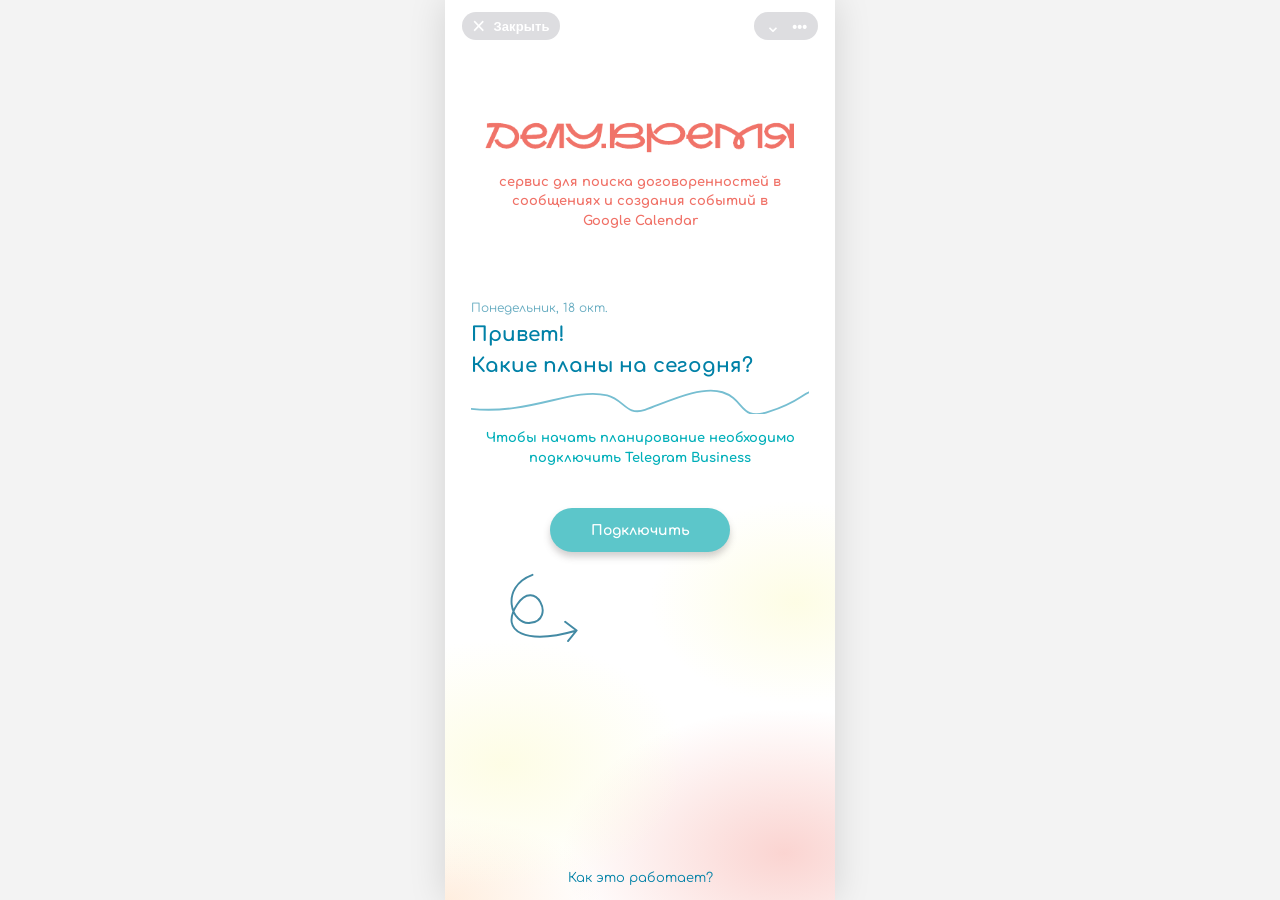
==== docs/index.html @ 5099f259 "Add files via upload Демо-режим Telegram MiniApp (по последнему дизайну от Даши)" ====
<!doctype html>
<html lang="ru">
  <head>
    <meta charset="UTF-8" />
    <meta name="viewport" content="width=device-width, initial-scale=1, viewport-fit=cover" />
    <meta name="theme-color" content="#ffffff" />
    <meta name="description" content="Делу.Время — встречи и задачи из ваших сообщений" />
    <title>Делу.Время</title>
    <link rel="preconnect" href="https://fonts.googleapis.com" />
    <link rel="preconnect" href="https://fonts.gstatic.com" crossorigin />
    <link href="https://fonts.googleapis.com/css2?family=Comfortaa:wght@300;400;500;600;700&display=swap" rel="stylesheet" />
    <link rel="stylesheet" href="./styles.css" />
    <script src="https://telegram.org/js/telegram-web-app.js"></script>
    <script src="./app.js" defer></script>
  </head>
  <body>
    <div id="app" class="app"></div>
    <div id="toast" class="toast" role="status" aria-live="polite"></div>
  </body>
</html>
---- docs/styles.css ----
:root{--blue:#0081a7;--turquoise:#00afb9;--cream:#fdfcdc;--peach:#fed9b7;--coral:#f07167;--violet:#7b91d8;--ink:#006b86;--shadow:0 5px 7px #50494a42;--hair:#badfeb;--page:390px;font-family:Comfortaa,'Trebuchet MS',Arial,sans-serif;color:var(--blue);background:#f3f3f3;font-synthesis:none}
*{box-sizing:border-box}html,body{margin:0;min-height:100%;overflow-x:hidden}button,input,textarea,select{font:inherit}button{cursor:pointer;-webkit-tap-highlight-color:transparent}button:focus-visible,input:focus-visible,textarea:focus-visible,select:focus-visible{outline:3px solid #626edb;outline-offset:3px}.app{width:min(100%,var(--page));min-height:100dvh;margin:auto;position:relative;overflow:hidden;background:#fff}.app:before{content:"";position:absolute;z-index:0;inset:42% 0 0;background:radial-gradient(ellipse 44% 23% at 90% 43%,#fdfcdcbd,transparent 85%),radial-gradient(ellipse 55% 28% at 15% 74%,#fdfcdcbb,transparent 86%),radial-gradient(ellipse 72% 35% at 87% 91%,#f071674d,transparent 79%),radial-gradient(ellipse 50% 20% at 0% 100%,#fed9b773,transparent 80%);pointer-events:none}.app>*{position:relative;z-index:1}.app.dark{--blue:#76d8ea;--turquoise:#46d0cc;--ink:#dcfaff;--hair:#608e9c;--shadow:0 5px 10px #0008;background:#142b37;color:var(--ink)}.app.dark:before{opacity:.17}.app.dark .card,.app.dark .pill,.app.dark .brand-header,.app.dark .calendar-box,.app.dark .settings-item,.app.dark .form-input,.app.dark .event-details,.app.dark .chat-panel,.app.dark .filter-popover,.app.dark .modal-card{background:#203d49}.app.dark .tabbar{background:#263a43}.app.dark .subtitle,.app.dark .muted{color:#b0d8df}
.tg-chrome{height:65px;padding:12px 17px 0;display:flex;align-items:flex-start;justify-content:space-between}.tg-close,.tg-menu{border:0;border-radius:22px;background:#dddde0;color:white;height:28px;font:700 13px Arial,sans-serif;letter-spacing:.1px;transition:transform .2s,background .2s}.tg-close{min-width:96px;display:flex;align-items:center;gap:8px;padding:0 10px}.tg-close span{font-size:23px;font-weight:300;line-height:0}.tg-menu{width:64px;font-size:19px;line-height:0}.tg-close:hover,.tg-menu:hover{background:#c9c9cd;transform:translateY(-2px)}.tg-menu .dots{font-size:14px;padding-left:6px}
.brand-header{height:101px;padding:7px 26px 0;background:transparent}.logo{display:block;width:235px;max-width:74%;height:auto;mix-blend-mode:multiply}.brand-wave{display:block;margin-top:7px;width:calc(100% - 48px);height:25px;overflow:visible}.brand-wave path{stroke:var(--peach);stroke-width:2;fill:none;stroke-linecap:round}.quick-actions{position:absolute;top:65px;right:17px;display:flex;flex-direction:column;gap:18px;z-index:5}.circle-action{border:1.3px solid var(--violet);background:#fff;width:38px;height:38px;border-radius:50%;box-shadow:var(--shadow);display:grid;place-items:center;font-size:21px;transition:transform .25s,box-shadow .25s}.circle-action:hover{transform:translateY(-3px) rotate(12deg);box-shadow:0 8px 12px #0003}.circle-action:active{transform:scale(.88)}
.screen{min-height:calc(100dvh - 65px);padding:4px 21px 100px;animation:screen-in .35s ease both}.screen.with-tabs{padding-bottom:120px}.page-title{margin:4px 0 13px;font-size:23px;line-height:1.35;font-weight:700;color:var(--ink)}.section-heading{font-size:20px;line-height:1.25;margin:7px 0 15px;font-weight:700;color:var(--ink)}.back-title{display:flex;align-items:center;gap:10px;margin:0 0 20px}.back-link{border:0;background:none;color:var(--blue);font-size:29px;line-height:1;padding:0 4px}.heading-icon{width:34px;height:34px;border:1px solid #88c9df;border-radius:50%;background:#fff;box-shadow:var(--shadow);display:grid;place-items:center;font-size:19px}.title-pill{background:#fff;border:1px solid #7cc8de;box-shadow:var(--shadow);border-radius:22px;padding:9px 14px;font-weight:700;font-size:14px}.section-label{font-size:14px;margin:12px 15px 5px;color:var(--turquoise)}
.card,.settings-item,.calendar-box,.event-details{background:#fff;border:1.2px solid var(--turquoise);border-radius:22px;box-shadow:var(--shadow)}.card{padding:15px 17px}.card-title{font-size:15px;font-weight:700;line-height:1.38;color:var(--blue)}.subtitle{color:#617dc1;font-size:14px;line-height:1.35}.muted{color:var(--turquoise)}.clickable{transition:transform .2s ease,box-shadow .2s ease,border-color .2s}.clickable:hover{transform:translateY(-3px);box-shadow:0 8px 13px #50494a3b}.clickable:active{transform:scale(.975)}.btn{border:0;border-radius:30px;background:var(--coral);color:#fff;font-size:14px;font-weight:700;min-height:44px;padding:10px 22px;box-shadow:var(--shadow);transition:transform .22s,filter .22s,box-shadow .22s}.btn:hover{transform:translateY(-3px);filter:brightness(1.04);box-shadow:0 8px 13px #50494a45}.btn:active{transform:scale(.96)}.btn.teal{background:#5cc6ca}.btn.blue{background:var(--blue)}.btn.soft{background:#d8f4fa;color:var(--blue);border:1px solid var(--turquoise)}.btn.wide{width:100%}.btn.tiny{min-height:27px;padding:5px 18px;font-size:12px}.btn-row{display:flex;gap:10px}.btn-row>*{flex:1}.wave-rule{width:100%;height:29px;display:block}.wave-rule path{fill:none;stroke:#76bed1;stroke-width:1.8;stroke-linecap:round}
.home-date{border-color:var(--blue);padding:10px 14px;color:var(--coral);font-weight:700;font-size:18px;margin-bottom:25px}.home-agenda{display:grid;gap:19px}.home-event{text-align:left;width:100%;border-color:var(--blue);padding:16px 17px;min-height:78px}.home-event .time{display:block;color:var(--turquoise);font-size:14px;margin-bottom:5px}.home-event .card-title{font-size:16px}.show-more{display:block;width:71%;margin:17px auto 19px;min-height:35px;padding:6px;background:#5cc6ca}.voice-panel{border:1px solid var(--violet);border-radius:21px;background:#ffffff85;box-shadow:var(--shadow);display:flex;gap:23px;padding:8px 23px;margin-top:17px}.voice-button{flex:1;border:1px solid var(--violet);border-radius:21px;box-shadow:var(--shadow);min-height:93px;background:#fff;color:var(--blue);display:flex;align-items:center;justify-content:center;flex-direction:column;gap:5px;font-size:14px;font-weight:700;transition:transform .22s,background .22s}.voice-button:hover{transform:translateY(-5px);background:#edfbfe}.voice-button:active{transform:scale(.95)}.voice-button .icon{width:47px;height:47px;color:var(--turquoise)}
.calendar-box{border:0;border-radius:26px;box-shadow:0 6px 15px #00000010;padding:18px 13px 24px;margin:0 11px 15px}.calendar-controls{display:flex;gap:14px;align-items:center;color:var(--coral);font-weight:700;font-size:15px}.calendar-controls select{border:0;background:transparent;color:var(--coral);font-weight:700;appearance:none;padding-right:13px;cursor:pointer}.calendar-controls .select-wrap{position:relative}.calendar-controls .select-wrap:after{content:'⌄';position:absolute;right:0;top:-4px;color:var(--peach);pointer-events:none}.calendar-grid{display:grid;grid-template-columns:repeat(7,1fr);gap:1px;margin-top:14px}.calendar-weekday{text-align:center;font-size:11px;color:#68aec6;height:35px}.calendar-day{border:0;background:transparent;color:var(--turquoise);height:37px;border-radius:50%;font-size:13px;transition:background .18s,transform .18s}.calendar-day:hover{background:#d9f4f7;transform:scale(1.12)}.calendar-day.selected{background:var(--coral);color:#fff}.calendar-day.has-event:not(.selected){font-weight:700}.calendar-agenda{padding:13px 13px 17px;margin:0 0 15px;border-color:var(--blue)}.calendar-agenda h2{font-size:18px;color:var(--coral);margin:0 0 22px}.agenda-line{display:flex;gap:6px;margin:0 0 13px;color:var(--blue);font-size:15px;line-height:1.3}.agenda-line time{color:var(--turquoise);min-width:41px}.agenda-line button{border:0;background:transparent;color:var(--blue);text-align:left;font-weight:700;padding:0}
.segmented{display:flex;gap:8px;margin:14px 0 27px}.segmented button{flex:1;border:1px solid var(--turquoise);border-radius:22px;background:#d8f4fa;color:var(--blue);height:30px;font-size:13px;font-weight:700;box-shadow:var(--shadow);transition:transform .2s,background .2s}.segmented button.selected{background:#61b2c9;color:#fff;border-color:transparent}.segmented button:hover{transform:translateY(-3px)}.task-list{display:grid;gap:12px}.task-card{width:100%;border:1px solid var(--turquoise);text-align:left;padding:10px 21px;min-height:63px}.task-card .card-title{display:block;font-size:16px}.task-card .subtitle{display:block;margin-top:4px}.task-card.done{position:relative;border-color:var(--violet);margin-left:23px;width:calc(100% - 23px)}.done-mark{position:absolute;left:-24px;top:-6px;font-size:25px}.task-menu{float:right;color:var(--turquoise);font-size:21px}.task-add{display:block;width:74%;margin:28px auto 0}.empty{padding:22px;text-align:center;color:var(--blue);font-size:14px;line-height:1.5}
.tabbar{position:absolute;bottom:51px;left:21px;right:21px;height:49px;border:1px solid #fa9b91;background:#fff9f7bd;border-radius:25px;display:flex;box-shadow:var(--shadow);z-index:4}.tab{flex:1;border:0;background:transparent;color:var(--blue);display:grid;place-items:center;position:relative;border-radius:24px;transition:transform .2s,background .2s}.tab.active{background:#fedbc2;border:1px solid #fa958b;transform:scale(1.02);color:var(--coral);box-shadow:var(--shadow)}.tab:not(.active):hover{transform:translateY(-4px)}.tab svg{height:24px;width:24px}.footer-help{position:absolute;left:0;right:0;bottom:13px;text-align:center;color:var(--blue);font-size:13px;text-decoration:none;z-index:4}.footer-help:hover{text-decoration:underline}.screen:not(.with-tabs)+.footer-help{bottom:15px}
.settings-list{display:grid;gap:14px;margin-top:34px}.settings-item{border-color:var(--hair);width:100%;text-align:left;padding:12px 27px;min-height:56px;display:flex;align-items:center;justify-content:space-between;color:var(--blue);gap:8px}.settings-item strong{font-size:14px;line-height:1.4}.settings-item .muted{display:block;margin-top:3px;font-size:13px}.chevron{font-size:24px;line-height:1;font-weight:300}.toggle{border:1px solid var(--turquoise);width:69px;height:30px;border-radius:20px;background:#e6e6e6;color:var(--blue);display:flex;align-items:center;justify-content:center;font-size:12px;position:relative;padding-right:17px;box-shadow:var(--shadow);transition:background .25s}.toggle.on{background:#d5f8df}.toggle:after{content:"";position:absolute;right:2px;top:2px;height:24px;width:24px;background:#fff;border:1px solid var(--turquoise);border-radius:50%;transition:transform .25s}.toggle:not(.on){padding:0 0 0 17px}.toggle:not(.on):after{transform:translateX(-38px)}
.chat-panel{border:1px solid var(--turquoise);background:#fff;border-radius:17px;box-shadow:var(--shadow);padding:7px 10px}.chat-group-label{margin:11px 15px 2px;font-size:14px;color:var(--turquoise)}.chat-row{display:flex;align-items:center;width:100%;gap:10px;padding:7px 4px;background:transparent;border:0;text-align:left;min-height:41px;border-bottom:1px solid #e7e7e7;color:#1b1b1b;font:700 14px Arial,sans-serif}.chat-row:last-child{border:0}.chat-row:hover{background:#e9faff}.avatar{width:27px;height:27px;border-radius:50%;display:grid;place-items:center;color:#fff;flex:none}.chat-row input{margin-left:auto;accent-color:#3449ad;width:17px;height:17px}.chat-note{font-size:12px;line-height:1.5;margin:9px;color:var(--turquoise)}.add-chat{width:100%;border:1px solid var(--turquoise);border-radius:20px;background:#fff;color:var(--turquoise);text-align:left;font-size:14px;padding:10px 15px;box-shadow:var(--shadow)}.add-chat:hover{background:#ecfafb}.theme-panel{padding:13px 15px}.theme-panel h2{margin:0 0 8px;font-size:14px}.theme-option{display:flex;align-items:center;justify-content:space-between;border:0;background:none;color:var(--turquoise);font-size:14px;padding:11px 0;width:100%}.theme-option .radio{height:16px;width:16px;border:1px solid #b7c2d0;border-radius:50%}.theme-option.selected .radio{border:5px solid var(--turquoise)}
.notice-list{display:grid;gap:13px}.notice{border-color:var(--violet);width:100%;text-align:left;position:relative}.notice.unread:before{content:"";position:absolute;left:-2px;top:-3px;width:17px;height:17px;border-radius:50%;background:red}.notice strong{display:block;color:var(--ink);font-size:14px;margin-bottom:8px;line-height:1.3}.notice span{color:var(--turquoise);font-size:13px;line-height:1.4}.notice small{display:block;color:#637dcc;font-size:12px;margin-top:8px}
.searchbar{border:1px solid var(--turquoise);border-radius:22px;background:#fff;display:flex;align-items:center;padding:0 11px;box-shadow:var(--shadow);height:37px;margin:0 0 9px}.searchbar svg{width:19px;height:19px;color:var(--violet)}.searchbar input{border:0;background:none;min-width:0;flex:1;color:var(--turquoise);padding:0 9px;font-size:13px;outline:0}.searchbar input::placeholder{color:var(--turquoise);opacity:1}.filter-row{height:35px;display:flex;justify-content:flex-end;position:relative}.filter-button{border:1px solid var(--turquoise);background:#fff;color:var(--turquoise);height:33px;width:33px;border-radius:50%;box-shadow:var(--shadow);display:grid;place-items:center}.filter-popover{position:absolute;right:39px;top:0;width:148px;background:#fff;border:1px solid var(--violet);border-radius:16px;box-shadow:var(--shadow);z-index:3;padding:8px 12px}.filter-popover strong{font-size:14px}.filter-popover label{display:block;font-size:12px;color:var(--turquoise);margin-top:5px}.filter-popover input{accent-color:var(--blue)}.history-date{color:#667dcb;margin:2px 0 10px 16px;font-size:13px}.history-list{display:grid;gap:20px}.history-card{width:100%;text-align:left;position:relative;padding:7px 20px}.history-card .card-title{display:block;font-size:14px}.history-card .muted{display:block;margin-top:2px;font-size:13px}.history-card .chevron{position:absolute;right:13px;top:50%;transform:translateY(-50%)}
.event-details{padding:19px 19px;margin:0 0 9px;border-color:var(--violet);border-radius:22px}.event-details h2{font-size:21px;line-height:1.35;margin:0 0 4px;color:var(--ink)}.field{border-bottom:1px solid #d5ddf3;padding:11px 7px}.field:last-child{border:0;padding-bottom:0}.field-label{display:block;color:var(--turquoise);font-size:13px;margin-bottom:8px}.field-value{display:block;color:#607ac7;font-size:13px;line-height:1.45}.event-actions{display:grid;gap:8px}.recognized-label{font-size:14px;color:var(--turquoise);margin:3px 15px 8px}.message-card{font-size:13px;color:#555;line-height:1.5;margin-bottom:12px}.found-ribbon{background:var(--turquoise);color:white;font-size:15px;font-weight:700;border-radius:20px;margin:0 38px 9px 16px;padding:6px 14px;box-shadow:var(--shadow)}
.form{display:grid;gap:13px}.form label{font-size:13px;color:var(--turquoise);display:grid;gap:7px}.form-input{width:100%;border:1px solid var(--turquoise);border-radius:15px;padding:12px;background:#fff;color:var(--blue);font-size:14px}.form textarea{resize:vertical;min-height:100px}.form .btn{margin-top:8px}.form .btn-row{margin-top:0}.field-hint{font-size:11px;color:#637dcc;line-height:1.5}.link-card{font-size:12px;word-break:break-all;background:#d3f2fb;padding:12px;border-radius:14px;color:#131313;margin:9px 0}
.onboarding .brand-header{height:auto;padding:0}.onboard-logo{display:block;width:100%;max-width:325px;margin:45px auto 6px;mix-blend-mode:multiply}.onboard-tag{color:var(--coral);font-weight:700;font-size:13px;text-align:center;line-height:1.5;margin:0 auto 67px;max-width:300px}.onboarding .greeting{margin:0 5px}.greeting small{font-size:12px;color:#65abc0}.greeting h1{font-size:20px;line-height:1.55;margin:3px 0 4px;color:var(--blue)}.onboard-cta{margin-top:15px;text-align:center;min-height:165px}.onboard-cta p{font-size:13px;line-height:1.5;color:var(--turquoise);font-weight:700;margin:8px auto 40px;max-width:310px}.onboard-cta .btn{min-width:180px}.onboard-arrow{position:absolute;left:60px;width:78px;height:72px;margin-top:62px;animation:float 3s ease-in-out infinite}.onboard-arrow path{fill:none;stroke:#438aa4;stroke-width:2;stroke-linecap:round;stroke-linejoin:round}
.modal-overlay{position:fixed;inset:0;background:#14374665;display:grid;place-items:center;z-index:20;padding:18px}.modal-card{width:min(335px,100%);background:#effeffee;border:1px solid var(--turquoise);border-radius:20px;padding:18px 16px;box-shadow:var(--shadow);animation:pop .25s ease}.modal-card h2{font-size:17px;color:var(--ink);margin:0 0 12px}.modal-card p{font-size:13px;line-height:1.5}.modal-card .btn-row{margin-top:13px}.toast{position:fixed;left:50%;bottom:18px;transform:translate(-50%,30px);opacity:0;z-index:40;background:#006b86;color:#fff;max-width:min(90vw,370px);padding:10px 16px;border-radius:20px;box-shadow:var(--shadow);font-size:13px;line-height:1.4;pointer-events:none;transition:opacity .22s,transform .22s}.toast.show{opacity:1;transform:translate(-50%,0)}
@keyframes screen-in{from{opacity:0;transform:translateY(8px)}to{opacity:1;transform:translateY(0)}}@keyframes pop{from{opacity:0;transform:scale(.92)}to{opacity:1;transform:scale(1)}}@keyframes float{50%{transform:translateY(-7px) rotate(4deg)}}@media(min-width:600px){.app{box-shadow:0 0 35px #0002}}@media(max-height:760px){.screen{padding-bottom:116px}.onboard-logo{margin-top:13px}.onboard-tag{margin-bottom:25px}.home-agenda{gap:10px}.home-date{margin-bottom:12px}.home-event{min-height:65px}.voice-panel{margin-top:8px}.voice-button{min-height:72px}.tabbar{bottom:35px}.footer-help{bottom:7px}}@media(prefers-reduced-motion:reduce){*,*:before,*:after{animation-duration:.01ms!important;transition-duration:.01ms!important;scroll-behavior:auto!important}}
.app{height:100dvh;min-height:560px;overflow:hidden}.screen{height:calc(100dvh - 166px);min-height:0;overflow-y:auto;overscroll-behavior:contain;scrollbar-width:none}.screen::-webkit-scrollbar{display:none}.onboarding{height:100%}.onboarding .screen{height:calc(100dvh - 65px)}.voice-button svg{width:47px;height:47px;flex:none}.onboarding .footer-help{bottom:13px}
.logo,.onboard-logo{mix-blend-mode:normal}.app.dark .title-pill,.app.dark .heading-icon{background:#203d49;color:#dcfaff}.app.dark .logo{filter:brightness(1.25)}
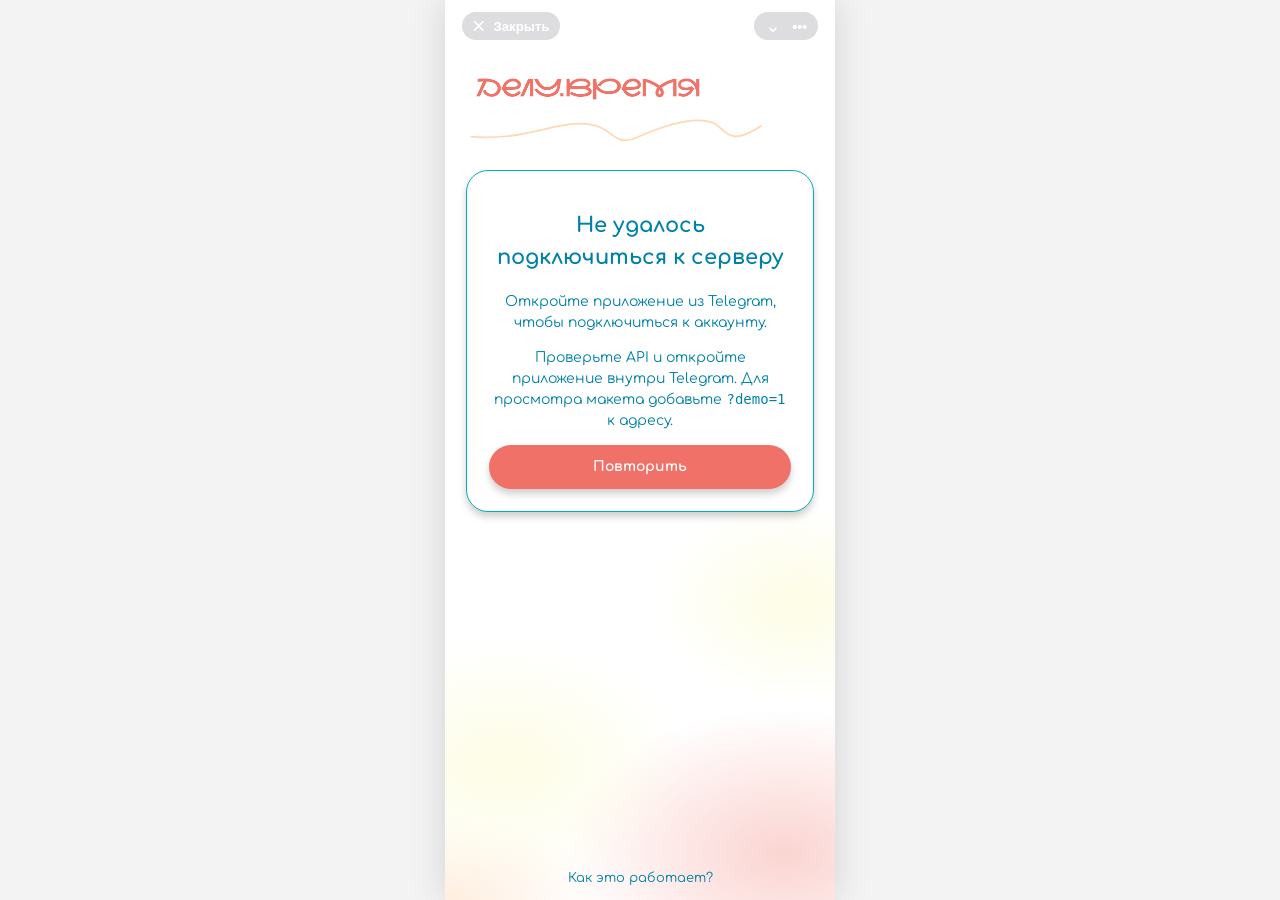
==== commit 88521e2e: "Add files via upload" ====
--- a/docs/index.html
+++ b/docs/index.html
@@ -11,6 +11,8 @@
     <link href="https://fonts.googleapis.com/css2?family=Comfortaa:wght@300;400;500;600;700&display=swap" rel="stylesheet" />
     <link rel="stylesheet" href="./styles.css" />
     <script src="https://telegram.org/js/telegram-web-app.js"></script>
+    <script src="./config.js" defer></script>
+    <script src="./api.js" defer></script>
     <script src="./app.js" defer></script>
   </head>
   <body>
--- a/docs/styles.css
+++ b/docs/styles.css
@@ -19,3 +19,15 @@
 @keyframes screen-in{from{opacity:0;transform:translateY(8px)}to{opacity:1;transform:translateY(0)}}@keyframes pop{from{opacity:0;transform:scale(.92)}to{opacity:1;transform:scale(1)}}@keyframes float{50%{transform:translateY(-7px) rotate(4deg)}}@media(min-width:600px){.app{box-shadow:0 0 35px #0002}}@media(max-height:760px){.screen{padding-bottom:116px}.onboard-logo{margin-top:13px}.onboard-tag{margin-bottom:25px}.home-agenda{gap:10px}.home-date{margin-bottom:12px}.home-event{min-height:65px}.voice-panel{margin-top:8px}.voice-button{min-height:72px}.tabbar{bottom:35px}.footer-help{bottom:7px}}@media(prefers-reduced-motion:reduce){*,*:before,*:after{animation-duration:.01ms!important;transition-duration:.01ms!important;scroll-behavior:auto!important}}
 .app{height:100dvh;min-height:560px;overflow:hidden}.screen{height:calc(100dvh - 166px);min-height:0;overflow-y:auto;overscroll-behavior:contain;scrollbar-width:none}.screen::-webkit-scrollbar{display:none}.onboarding{height:100%}.onboarding .screen{height:calc(100dvh - 65px)}.voice-button svg{width:47px;height:47px;flex:none}.onboarding .footer-help{bottom:13px}
 .logo,.onboard-logo{mix-blend-mode:normal}.app.dark .title-pill,.app.dark .heading-icon{background:#203d49;color:#dcfaff}.app.dark .logo{filter:brightness(1.25)}
+
+
+.quick-icon{width:22px;height:22px;color:var(--turquoise)}
+.filter-popover-expanded{width:218px;padding:12px;top:0;right:42px}
+.filter-popover-expanded label{font-size:12px;margin-top:9px;color:var(--blue)}
+.filter-popover-expanded input,.filter-popover-expanded select{display:block;width:100%;height:32px;margin-top:5px;padding:4px 7px;border:1px solid var(--turquoise);border-radius:9px;background:#fff;color:var(--blue);font-size:12px}
+.filter-reset{margin-top:10px;border:0;background:#d8f4fa;color:var(--blue);border-radius:12px;padding:7px 12px;font-size:12px;font-weight:700}
+.revoke-button{margin-left:auto;border:1px solid var(--coral);background:#fff5f3;color:#b54640;border-radius:13px;padding:5px 8px;font:700 11px Comfortaa,'Trebuchet MS',sans-serif}
+.revoke-button:hover{background:#ffe5df}
+.access-mark{margin-left:auto;color:#df7471;font-size:16px;padding-right:8px}
+.btn:disabled{opacity:.55;cursor:not-allowed;box-shadow:none;transform:none}
+.app.dark .filter-popover-expanded input,.app.dark .filter-popover-expanded select,.app.dark .revoke-button{background:#18313c;color:#dffaff}
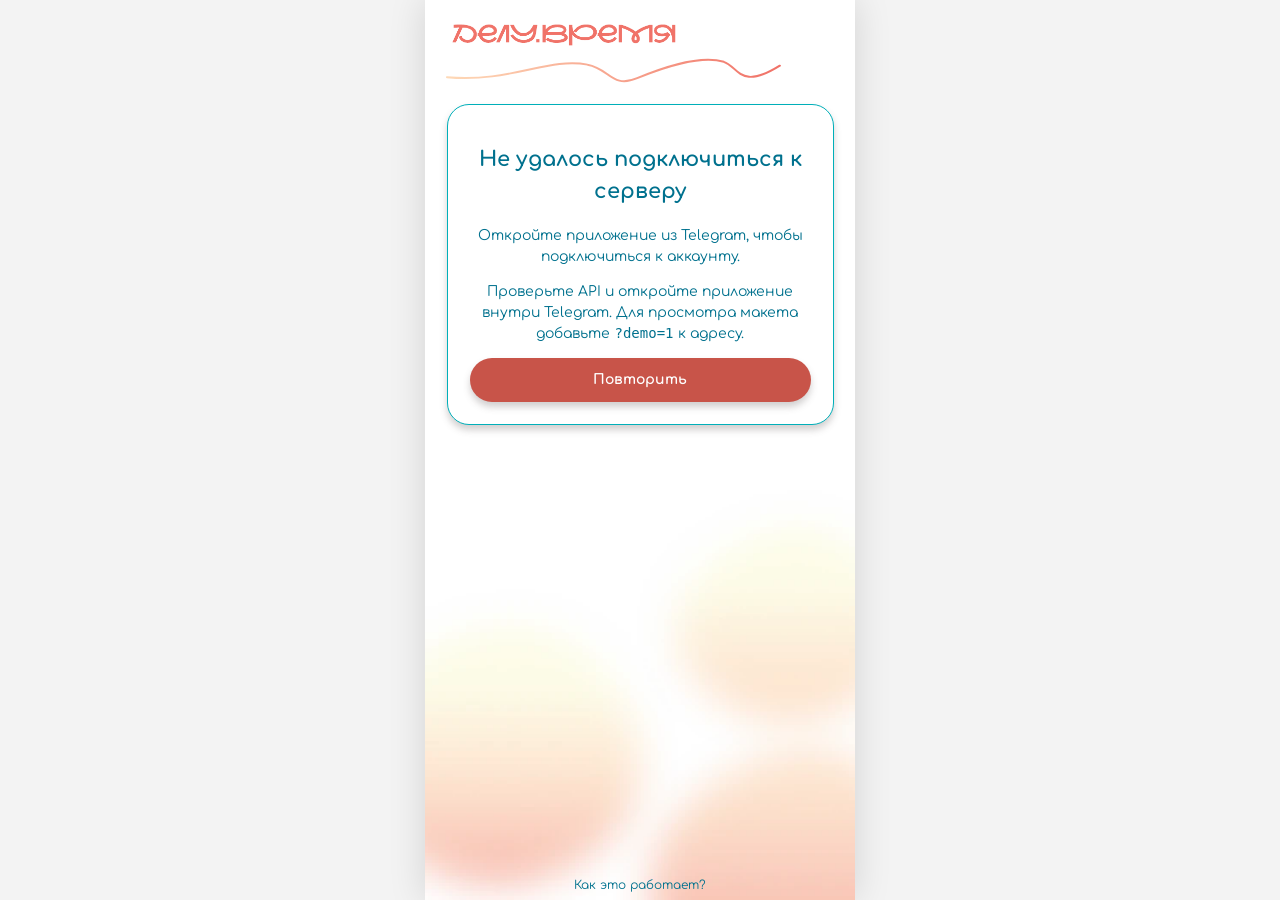
==== commit bc9dec56: "Add files via upload" ====
--- a/docs/index.html
+++ b/docs/index.html
@@ -6,17 +6,91 @@
     <meta name="theme-color" content="#ffffff" />
     <meta name="description" content="Делу.Время — встречи и задачи из ваших сообщений" />
     <title>Делу.Время</title>
+    <script src="https://telegram.org/js/telegram-web-app.js?65"></script>
     <link rel="preconnect" href="https://fonts.googleapis.com" />
     <link rel="preconnect" href="https://fonts.gstatic.com" crossorigin />
     <link href="https://fonts.googleapis.com/css2?family=Comfortaa:wght@300;400;500;600;700&display=swap" rel="stylesheet" />
     <link rel="stylesheet" href="./styles.css" />
-    <script src="https://telegram.org/js/telegram-web-app.js"></script>
     <script src="./config.js" defer></script>
     <script src="./api.js" defer></script>
     <script src="./app.js" defer></script>
   </head>
   <body>
+    <svg class="icon-library" aria-hidden="true" focusable="false" xmlns="http://www.w3.org/2000/svg">
+      <symbol id="icon-settings" viewBox="0 0 24 25">
+        <path fill="currentColor" d="M9.25 23L8.85 19.8C8.637 19.713 8.433 19.613 8.24 19.5C8.047 19.387 7.86 19.263 7.68 19.13L4.7 20.38L1.95 15.63L4.53 13.68C4.51 13.56 4.5 13.447 4.5 13.34C4.5 13.233 4.5 13.12 4.5 13C4.5 12.88 4.5 12.767 4.5 12.66C4.5 12.553 4.51 12.44 4.53 12.32L1.95 10.38L4.7 5.63L7.68 6.88C7.86 6.747 8.05 6.62 8.25 6.5C8.45 6.38 8.65 6.28 8.85 6.2L9.25 3L14.75 3L15.15 6.2C15.37 6.287 15.573 6.387 15.76 6.5C15.947 6.613 16.133 6.74 16.32 6.88L19.3 5.63L22.05 10.38L19.48 12.33C19.493 12.45 19.5 12.563 19.5 12.67C19.5 12.777 19.5 12.89 19.5 13.01C19.5 13.13 19.5 13.243 19.5 13.35C19.5 13.457 19.483 13.57 19.45 13.69L22.02 15.64L19.27 20.39L16.32 19.14C16.14 19.273 15.95 19.4 15.75 19.52C15.55 19.64 15.35 19.74 15.15 19.82L14.75 23L9.25 23ZM11 21L12.98 21L13.33 18.35C13.85 18.217 14.33 18.02 14.77 17.76C15.21 17.5 15.613 17.187 15.98 16.82L18.45 17.85L19.43 16.15L17.28 14.52C17.367 14.287 17.423 14.04 17.45 13.78C17.477 13.52 17.493 13.26 17.5 13C17.507 12.74 17.49 12.477 17.45 12.21C17.417 11.95 17.36 11.703 17.28 11.47L19.43 9.84L18.45 8.14L15.98 9.2C15.613 8.82 15.21 8.5 14.77 8.24C14.33 7.98 13.85 7.783 13.33 7.65L13 5L11.03 5L10.68 7.65C10.16 7.783 9.68 7.98 9.24 8.24C8.8 8.5 8.397 8.81 8.03 9.17L5.55 8.15L4.58 9.85L6.73 11.45C6.643 11.703 6.583 11.953 6.55 12.2C6.517 12.447 6.5 12.713 6.5 13C6.5 13.267 6.517 13.523 6.55 13.77C6.583 14.017 6.64 14.267 6.72 14.52L4.58 16.15L5.56 17.85L8.03 16.8C8.397 17.187 8.8 17.507 9.24 17.76C9.68 18.013 10.16 18.21 10.68 18.35L11 21ZM12.05 16.5C13.017 16.5 13.84 16.157 14.52 15.47C15.2 14.783 15.543 13.96 15.55 13C15.557 12.04 15.217 11.213 14.53 10.52C13.843 9.827 13.017 9.487 12.05 9.5C11.07 9.5 10.24 9.84 9.56 10.52C8.88 11.2 8.543 12.027 8.55 13C8.557 13.973 8.893 14.797 9.56 15.47C10.227 16.143 11.057 16.487 12.05 16.5Z"/>
+      </symbol>
+      <symbol id="icon-bell" viewBox="0 0 24 25">
+        <path fill="currentColor" d="M3.167 19.792L3.167 17.708L5.25 17.708L5.25 10.417C5.25 8.979 5.684 7.698 6.552 6.573C7.42 5.448 8.549 4.715 9.937 4.375L9.937 3.646C9.937 3.208 10.09 2.84 10.396 2.542C10.701 2.243 11.069 2.09 11.5 2.083C11.931 2.076 12.299 2.229 12.604 2.542C12.91 2.854 13.062 3.222 13.062 3.646L13.062 4.375C14.451 4.722 15.58 5.455 16.448 6.573C17.316 7.691 17.75 8.972 17.75 10.417L17.75 17.708L19.833 17.708L19.833 19.792L3.167 19.792ZM11.5 22.917C10.931 22.917 10.441 22.712 10.031 22.302C9.621 21.892 9.417 21.403 9.417 20.833L13.583 20.833C13.583 21.403 13.378 21.892 12.969 22.302C12.559 22.712 12.069 22.917 11.5 22.917ZM7.333 17.708L15.667 17.708L15.667 10.417C15.667 9.271 15.26 8.292 14.448 7.479C13.635 6.667 12.653 6.257 11.5 6.25C10.347 6.243 9.368 6.653 8.562 7.479C7.757 8.305 7.347 9.285 7.333 10.417L7.333 17.708Z"/>
+      </symbol>
+      <symbol id="icon-chats" viewBox="0 0 25 26">
+        <path fill="currentColor" d="M2 25L2 7C2 6.447 2.197 5.977 2.59 5.59C2.983 5.203 3.453 5.007 4 5L14.1 5C14.033 5.333 14 5.667 14 6C14 6.333 14.033 6.667 14.1 7L4 7L4 20.13L5.15 19L20 19L20 10.9C20.387 10.813 20.747 10.7 21.08 10.56C21.413 10.42 21.72 10.233 22 10L22 19C22 19.547 21.803 20.017 21.41 20.41C21.017 20.803 20.547 21 20 21L6 21L2 25ZM16.88 8.13C16.293 7.543 16 6.833 16 6C16 5.167 16.293 4.457 16.88 3.87C17.467 3.283 18.173 2.993 19 3C19.827 3.007 20.537 3.3 21.13 3.88C21.723 4.46 22.013 5.167 22 6C21.987 6.833 21.697 7.543 21.13 8.13C20.563 8.717 19.853 9.007 19 9C18.147 8.993 17.44 8.703 16.88 8.13Z"/>
+      </symbol>
+      <symbol id="icon-theme" viewBox="0 0 27 27">
+        <path fill="currentColor" d="M13 23C11.633 23 10.34 22.737 9.12 22.21C7.907 21.69 6.847 20.973 5.94 20.06C5.033 19.153 4.317 18.093 3.79 16.88C3.263 15.667 3 14.373 3 13C3 11.613 3.27 10.313 3.81 9.1C4.35 7.88 5.083 6.823 6.01 5.93C6.937 5.023 8.017 4.31 9.25 3.79C10.483 3.27 11.8 3.007 13.2 3C14.533 3 15.793 3.23 16.98 3.69C18.167 4.15 19.203 4.783 20.09 5.59C20.977 6.397 21.687 7.357 22.22 8.47C22.74 9.577 23 10.77 23 12.05C23 13.97 22.417 15.44 21.25 16.46C20.083 17.48 18.667 17.993 17 18L15.15 18C15.003 18 14.9 18.043 14.84 18.13C14.78 18.217 14.75 18.307 14.75 18.4C14.75 18.6 14.877 18.887 15.13 19.26C15.383 19.633 15.51 20.063 15.51 20.55C15.51 21.383 15.28 22 14.82 22.4C14.36 22.8 13.753 23 13 23ZM8.58 13.58C8.86 13.293 9 12.933 9 12.5C9 12.067 8.86 11.71 8.58 11.43C8.3 11.15 7.94 11.007 7.5 11C7.06 10.993 6.703 11.137 6.43 11.43C6.157 11.723 6.013 12.08 6 12.5C5.987 12.92 6.13 13.277 6.43 13.57C6.73 13.863 7.087 14.007 7.5 14C7.913 13.993 8.273 13.85 8.58 13.57L8.58 13.58ZM11.58 9.58C11.86 9.293 12 8.933 12 8.5C12 8.067 11.86 7.71 11.58 7.43C11.3 7.15 10.94 7.007 10.5 7C10.06 6.993 9.703 7.137 9.43 7.43C9.157 7.723 9.013 8.08 9 8.5C8.987 8.92 9.13 9.277 9.43 9.57C9.73 9.863 10.087 10.007 10.5 10C10.913 9.993 11.273 9.85 11.58 9.57L11.58 9.58ZM16.58 9.58C16.86 9.293 17 8.933 17 8.5C17 8.067 16.86 7.71 16.58 7.43C16.3 7.15 15.94 7.007 15.5 7C15.06 6.993 14.703 7.137 14.43 7.43C14.157 7.723 14.013 8.08 14 8.5C13.987 8.92 14.13 9.277 14.43 9.57C14.73 9.863 15.087 10.007 15.5 10C15.913 9.993 16.273 9.85 16.58 9.57L16.58 9.58ZM19.58 13.58C19.86 13.293 20 12.933 20 12.5C20 12.067 19.857 11.707 19.57 11.42C19.283 11.133 18.927 10.993 18.5 11C18.073 11.007 17.717 11.147 17.43 11.42C17.143 11.693 17 12.053 17 12.5C17 12.947 17.143 13.303 17.43 13.57C17.717 13.837 18.073 13.98 18.5 14C18.927 14.02 19.283 13.877 19.57 13.57L19.58 13.58ZM13 21C13.153 21 13.273 20.957 13.36 20.87C13.447 20.783 13.493 20.677 13.5 20.55C13.5 20.317 13.373 20.043 13.12 19.73C12.867 19.417 12.743 18.94 12.75 18.3C12.75 17.6 12.993 17.04 13.48 16.62C13.967 16.2 14.557 15.993 15.25 16L17 16C18.1 16 19.04 15.68 19.82 15.04C20.6 14.4 20.993 13.403 21 12.05C21 10.03 20.23 8.35 18.69 7.01C17.15 5.67 15.32 5 13.2 5C10.933 5 9 5.773 7.4 7.32C5.8 8.867 5 10.76 5 13C5 15.213 5.78 17.1 7.34 18.66C8.9 20.22 10.787 21 13 21Z"/>
+      </symbol>
+      <symbol id="icon-checked" viewBox="0 0 24 25">
+        <path fill="currentColor" d="M10.233 17.3L17.871 9.663L16.354 8.146L10.233 14.267L7.146 11.179L5.629 12.696L10.233 17.3ZM4.167 22.5C3.567 22.5 3.058 22.287 2.639 21.861C2.22 21.435 2.007 20.926 2 20.333L2 5.167C2 4.567 2.213 4.058 2.639 3.639C3.065 3.22 3.574 3.007 4.167 3L19.333 3C19.933 3 20.442 3.213 20.861 3.639C21.28 4.065 21.493 4.574 21.5 5.167L21.5 20.333C21.5 20.926 21.287 21.435 20.861 21.861C20.435 22.287 19.926 22.5 19.333 22.5L4.167 22.5ZM4.167 20.333L19.333 20.333L19.333 5.167L4.167 5.167L4.167 20.333Z"/>
+      </symbol>
+      <symbol id="icon-back" viewBox="0 0 16 23">
+        <path fill="currentColor" d="M9.431 4.512C9.7 4.197 10.174 4.161 10.488 4.431C10.803 4.7 10.839 5.174 10.569 5.488L10 5L9.431 4.512ZM4.569 12.488C4.3 12.803 3.826 12.839 3.512 12.569C3.197 12.3 3.161 11.826 3.431 11.512L4 12L4.569 12.488ZM10.569 18.512C10.839 18.826 10.803 19.3 10.488 19.569C10.174 19.839 9.7 19.803 9.431 19.488L10 19L10.569 18.512ZM7 15.5L6.431 15.988L6.431 15.988L7 15.5ZM5.681 15.113C5.411 14.799 5.447 14.325 5.762 14.056C6.076 13.786 6.55 13.822 6.819 14.137L6.25 14.625L5.681 15.113ZM10 5L10.569 5.488L4.569 12.488L4 12L3.431 11.512L9.431 4.512L10 5ZM7 15.5L7.569 15.012L10.569 18.512L10 19L9.431 19.488L6.431 15.988L7 15.5ZM6.25 14.625L6.819 14.137L7.569 15.012L7 15.5L6.431 15.988L5.681 15.113L6.25 14.625Z"/>
+      </symbol>
+      <symbol id="icon-person" viewBox="0 0 21 20">
+        <path fill="currentColor" d="M7.18 10.83C6.393 10.043 6 9.1 6 8C6 6.9 6.393 5.96 7.18 5.18C7.967 4.4 8.907 4.007 10 4C11.093 3.993 12.037 4.387 12.83 5.18C13.623 5.973 14.013 6.913 14 8C13.987 9.087 13.597 10.027 12.83 10.82C12.063 11.613 11.12 12.007 10 12C8.88 11.993 7.94 11.603 7.18 10.83ZM2 20L2 17.2C2 16.633 2.147 16.113 2.44 15.64C2.733 15.167 3.12 14.803 3.6 14.55C4.633 14.03 5.683 13.643 6.75 13.39C7.817 13.137 8.9 13.007 10 13C11.1 12.993 12.183 13.123 13.25 13.39C14.317 13.657 15.367 14.043 16.4 14.55C16.88 14.803 17.267 15.167 17.56 15.64C17.853 16.113 18 16.633 18 17.2L18 20L2 20ZM4 18L16 18L16 17.2C16 17.02 15.953 16.853 15.86 16.7C15.767 16.553 15.647 16.437 15.5 16.35C14.6 15.897 13.693 15.56 12.78 15.34C11.867 15.12 10.94 15.007 10 15C9.06 14.993 8.137 15.107 7.23 15.34C6.323 15.573 5.413 15.91 4.5 16.35C4.353 16.437 4.233 16.553 4.14 16.7C4.047 16.853 4 17.02 4 17.2L4 18ZM11.41 9.41C11.803 9.017 12 8.547 12 8C12 7.453 11.803 6.983 11.41 6.59C11.017 6.197 10.547 6 10 6C9.453 6 8.983 6.197 8.59 6.59C8.197 6.983 8 7.453 8 8C8 8.547 8.197 9.017 8.59 9.41C8.983 9.803 9.453 10 10 10C10.547 10 11.017 9.803 11.41 9.41Z"/>
+      </symbol>
+      <symbol id="icon-personOff" viewBox="0 0 21 22">
+        <path fill="currentColor" d="M16.854 20L14.731 17.878L4.115 17.878L4.115 15.619C4.115 15.162 4.233 14.742 4.47 14.36C4.707 13.978 5.019 13.685 5.407 13.481C6.015 13.174 6.631 12.927 7.255 12.738C7.88 12.55 8.515 12.407 9.16 12.311L2 5.146L3.146 4L18 18.846L16.846 20L16.854 20ZM5.73 16.264L13.116 16.264L10.694 13.844C10.667 13.844 10.649 13.844 10.638 13.844C10.627 13.844 10.605 13.844 10.573 13.844C9.82 13.844 9.072 13.935 8.329 14.118C7.586 14.301 6.854 14.573 6.133 14.933C6.015 15.003 5.918 15.097 5.843 15.215C5.767 15.339 5.73 15.474 5.73 15.619L5.73 16.264ZM15.74 13.481C16.127 13.669 16.437 13.954 16.668 14.336C16.899 14.718 17.021 15.132 17.031 15.578L14.327 12.875C14.569 12.972 14.809 13.066 15.045 13.158C15.282 13.255 15.514 13.362 15.74 13.481ZM12.349 10.899L11.162 9.713C11.469 9.589 11.717 9.39 11.905 9.115C12.094 8.841 12.188 8.535 12.188 8.196C12.188 7.755 12.029 7.375 11.711 7.058C11.394 6.741 11.014 6.582 10.573 6.582C10.234 6.582 9.927 6.676 9.653 6.864C9.378 7.053 9.182 7.3 9.064 7.607L7.869 6.421C8.181 5.963 8.571 5.606 9.039 5.347C9.508 5.089 10.019 4.963 10.573 4.968C11.461 4.968 12.223 5.286 12.858 5.92C13.493 6.555 13.808 7.313 13.802 8.196C13.802 8.744 13.676 9.255 13.423 9.729C13.17 10.202 12.812 10.592 12.349 10.899ZM13.116 16.264L5.73 16.264C5.73 16.264 5.767 16.264 5.843 16.264C5.918 16.264 6.015 16.264 6.133 16.264C6.499 16.264 6.876 16.264 7.263 16.264C7.651 16.264 8.111 16.264 8.644 16.264C9.177 16.264 9.801 16.264 10.517 16.264C11.238 16.264 12.102 16.264 13.108 16.264L13.116 16.264Z"/>
+      </symbol>
+      <symbol id="icon-people" viewBox="0 0 23 23">
+        <path fill="currentColor" d="M2 18L2 16.692C2 16.092 2.275 15.606 2.825 15.233C3.375 14.861 4.1 14.672 5 14.667C5.165 14.667 5.322 14.669 5.473 14.675C5.622 14.681 5.765 14.7 5.9 14.733C5.725 15.028 5.592 15.333 5.503 15.65C5.412 15.967 5.37 16.3 5.375 16.65L5.375 18L2 18ZM6.5 18L6.5 16.65C6.5 16.206 6.61 15.8 6.83 15.433C7.05 15.067 7.36 14.744 7.76 14.467C8.16 14.189 8.637 13.978 9.193 13.833C9.747 13.689 10.35 13.619 11 13.625C11.665 13.625 12.275 13.694 12.83 13.833C13.385 13.972 13.863 14.181 14.263 14.458C14.663 14.736 14.967 15.058 15.177 15.425C15.387 15.792 15.495 16.2 15.5 16.65L15.5 18L6.5 18ZM16.625 18L16.625 16.65C16.625 16.289 16.585 15.95 16.505 15.633C16.425 15.317 16.303 15.017 16.138 14.733C16.273 14.706 16.412 14.689 16.557 14.683C16.703 14.678 16.85 14.672 17 14.667C17.9 14.667 18.625 14.85 19.175 15.217C19.725 15.583 20 16.075 20 16.692L20 18L16.625 18ZM8.097 16.333L13.925 16.333C13.8 16.056 13.453 15.811 12.882 15.6C12.312 15.389 11.685 15.286 11 15.292C10.315 15.297 9.688 15.403 9.117 15.608C8.548 15.814 8.207 16.056 8.097 16.333ZM5 13.833C4.59 13.833 4.237 13.669 3.942 13.342C3.648 13.014 3.5 12.622 3.5 12.167C3.5 11.694 3.648 11.297 3.942 10.975C4.237 10.653 4.59 10.494 5 10.5C5.425 10.5 5.783 10.658 6.073 10.975C6.363 11.292 6.505 11.689 6.5 12.167C6.5 12.622 6.358 13.014 6.073 13.342C5.787 13.669 5.43 13.833 5 13.833ZM17 13.833C16.59 13.833 16.238 13.669 15.943 13.342C15.648 13.014 15.5 12.622 15.5 12.167C15.5 11.694 15.648 11.297 15.943 10.975C16.238 10.653 16.59 10.494 17 10.5C17.425 10.5 17.783 10.658 18.073 10.975C18.363 11.292 18.505 11.689 18.5 12.167C18.5 12.622 18.358 13.014 18.073 13.342C17.788 13.669 17.43 13.833 17 13.833ZM11 13C10.375 13 9.843 12.756 9.403 12.267C8.963 11.778 8.745 11.189 8.75 10.5C8.75 9.789 8.97 9.194 9.41 8.717C9.85 8.239 10.38 8 11 8C11.64 8 12.175 8.239 12.605 8.717C13.035 9.194 13.25 9.789 13.25 10.5C13.25 11.194 13.035 11.786 12.605 12.275C12.175 12.764 11.64 13.006 11 13ZM11 11.333C11.215 11.333 11.392 11.253 11.533 11.092C11.672 10.931 11.745 10.733 11.75 10.5C11.75 10.261 11.677 10.064 11.533 9.908C11.387 9.753 11.21 9.672 11 9.667C10.79 9.661 10.613 9.742 10.467 9.908C10.323 10.075 10.25 10.272 10.25 10.5C10.25 10.733 10.323 10.931 10.467 11.092C10.613 11.253 10.79 11.333 11 11.333Z"/>
+      </symbol>
+      <symbol id="icon-star" viewBox="0 0 39 35">
+        <path fill="currentColor" d="M18.369 27.286L22.264 23.266L27.569 25.127L25.047 19.887L28.217 15.229L22.772 16L19.39 11.291L18.516 16.972L13.314 18.757L18.264 21.514L18.369 27.286ZM15.501 34.746L15.288 23.382L5.585 18.046L15.858 14.574L17.499 3.414L24.026 12.613L34.757 11.045L28.547 20.2L33.514 30.423L23.126 26.859L15.501 34.746Z"/>
+      </symbol>
+      <symbol id="icon-home" viewBox="0 0 27 25">
+        <path fill="currentColor" fill-rule="evenodd" d="M14 1.596C13.124 1.596 12.248 1.883 11.521 2.457L6.021 6.799C5.061 7.557 4.5 8.714 4.5 9.938L4.5 16.5C4.5 18.709 6.291 20.5 8.5 20.5L10 20.5C10.552 20.5 11 20.052 11 19.5L11 16.5C11 15.395 11.895 14.5 13 14.5L14 14.5L14 1.596Z"/>
+        <path fill="currentColor" d="M11.521 2.457L11.057 1.868L11.057 1.868L11.521 2.457ZM14 1.596L14.75 1.596L14.75 0.846L14 0.846L14 1.596ZM6.021 6.799L6.486 7.388L6.486 7.388L6.021 6.799ZM14 14.5L14 15.25L14.75 15.25L14.75 14.5L14 14.5ZM11.521 2.457L11.986 3.045C12.577 2.579 13.288 2.346 14 2.346L14 1.596L14 0.846C12.96 0.846 11.919 1.187 11.057 1.868L11.521 2.457ZM6.021 6.799L6.486 7.388L11.986 3.045L11.521 2.457L11.057 1.868L5.557 6.21L6.021 6.799ZM4.5 9.938L5.25 9.938C5.25 8.944 5.705 8.004 6.486 7.388L6.021 6.799L5.557 6.21C4.416 7.111 3.75 8.485 3.75 9.938L4.5 9.938ZM4.5 16.5L5.25 16.5L5.25 9.938L4.5 9.938L3.75 9.938L3.75 16.5L4.5 16.5ZM8.5 20.5L8.5 19.75C6.705 19.75 5.25 18.295 5.25 16.5L4.5 16.5L3.75 16.5C3.75 19.123 5.877 21.25 8.5 21.25L8.5 20.5ZM10 20.5L10 19.75L8.5 19.75L8.5 20.5L8.5 21.25L10 21.25L10 20.5ZM11 19.5L10.25 19.5C10.25 19.638 10.138 19.75 10 19.75L10 20.5L10 21.25C10.966 21.25 11.75 20.467 11.75 19.5L11 19.5ZM11 16.5L10.25 16.5L10.25 19.5L11 19.5L11.75 19.5L11.75 16.5L11 16.5ZM13 14.5L13 13.75C11.481 13.75 10.25 14.981 10.25 16.5L11 16.5L11.75 16.5C11.75 15.81 12.31 15.25 13 15.25L13 14.5ZM14 14.5L14 13.75L13 13.75L13 14.5L13 15.25L14 15.25L14 14.5ZM14 14.5L14.75 14.5L14.75 1.596L14 1.596L13.25 1.596L13.25 14.5L14 14.5Z"/>
+        <path fill="currentColor" fill-rule="evenodd" opacity=".34" d="M14 1.596C14.876 1.596 15.752 1.883 16.479 2.457L21.979 6.799C22.939 7.557 23.5 8.714 23.5 9.938L23.5 16.5C23.5 18.709 21.709 20.5 19.5 20.5L18 20.5C17.448 20.5 17 20.052 17 19.5L17 16.5C17 15.395 16.105 14.5 15 14.5L14 14.5L14 1.596Z"/>
+        <path fill="currentColor" opacity=".34" d="M16.479 2.457L16.943 1.868L16.943 1.868L16.479 2.457ZM14 1.596L13.25 1.596L13.25 0.846L14 0.846L14 1.596ZM21.979 6.799L21.514 7.388L21.514 7.388L21.979 6.799ZM14 14.5L14 15.25L13.25 15.25L13.25 14.5L14 14.5ZM16.479 2.457L16.014 3.045C15.423 2.579 14.712 2.346 14 2.346L14 1.596L14 0.846C15.04 0.846 16.081 1.187 16.943 1.868L16.479 2.457ZM21.979 6.799L21.514 7.388L16.014 3.045L16.479 2.457L16.943 1.868L22.443 6.21L21.979 6.799ZM23.5 9.938L22.75 9.938C22.75 8.944 22.295 8.004 21.514 7.388L21.979 6.799L22.443 6.21C23.584 7.111 24.25 8.485 24.25 9.938L23.5 9.938ZM23.5 16.5L22.75 16.5L22.75 9.938L23.5 9.938L24.25 9.938L24.25 16.5L23.5 16.5ZM19.5 20.5L19.5 19.75C21.295 19.75 22.75 18.295 22.75 16.5L23.5 16.5L24.25 16.5C24.25 19.123 22.123 21.25 19.5 21.25L19.5 20.5ZM18 20.5L18 19.75L19.5 19.75L19.5 20.5L19.5 21.25L18 21.25L18 20.5ZM17 19.5L17.75 19.5C17.75 19.638 17.862 19.75 18 19.75L18 20.5L18 21.25C17.034 21.25 16.25 20.467 16.25 19.5L17 19.5ZM17 16.5L17.75 16.5L17.75 19.5L17 19.5L16.25 19.5L16.25 16.5L17 16.5ZM15 14.5L15 13.75C16.519 13.75 17.75 14.981 17.75 16.5L17 16.5L16.25 16.5C16.25 15.81 15.69 15.25 15 15.25L15 14.5ZM14 14.5L14 13.75L15 13.75L15 14.5L15 15.25L14 15.25L14 14.5ZM14 14.5L13.25 14.5L13.25 1.596L14 1.596L14.75 1.596L14.75 14.5L14 14.5Z"/>
+      </symbol>
+      <symbol id="icon-calendar" viewBox="0 0 29 25">
+        <path fill="currentColor" fill-rule="evenodd" d="M5.298 6.75C5.666 3.929 8.079 1.75 11 1.75L19 1.75C21.921 1.75 24.334 3.929 24.702 6.75L5.298 6.75ZM19.5 0.25C19.086 0.25 18.75 0.586 18.75 1L18.75 4C18.75 4.414 19.086 4.75 19.5 4.75C19.914 4.75 20.25 4.414 20.25 4L20.25 1C20.25 0.586 19.914 0.25 19.5 0.25ZM10.5 0.25C10.086 0.25 9.75 0.586 9.75 1L9.75 4C9.75 4.414 10.086 4.75 10.5 4.75C10.914 4.75 11.25 4.414 11.25 4L11.25 1C11.25 0.586 10.914 0.25 10.5 0.25Z"/>
+        <path fill="currentColor" opacity=".34" d="M24.75 15.5C24.75 18.676 22.176 21.25 19 21.25L11 21.25C7.824 21.25 5.25 18.676 5.25 15.5L5.25 8.25L24.75 8.25L24.75 15.5ZM9.5 14.75C9.086 14.75 8.75 15.086 8.75 15.5C8.75 15.914 9.086 16.25 9.5 16.25L10.5 16.25C10.914 16.25 11.25 15.914 11.25 15.5C11.25 15.086 10.914 14.75 10.5 14.75L9.5 14.75ZM14.5 14.75C14.086 14.75 13.75 15.086 13.75 15.5C13.75 15.914 14.086 16.25 14.5 16.25L15.5 16.25C15.914 16.25 16.25 15.914 16.25 15.5C16.25 15.086 15.914 14.75 15.5 14.75L14.5 14.75ZM19.5 14.75C19.086 14.75 18.75 15.086 18.75 15.5C18.75 15.914 19.086 16.25 19.5 16.25L20.5 16.25C20.914 16.25 21.25 15.914 21.25 15.5C21.25 15.086 20.914 14.75 20.5 14.75L19.5 14.75ZM9.5 10.75C9.086 10.75 8.75 11.086 8.75 11.5C8.75 11.914 9.086 12.25 9.5 12.25L10.5 12.25C10.914 12.25 11.25 11.914 11.25 11.5C11.25 11.086 10.914 10.75 10.5 10.75L9.5 10.75ZM14.5 10.75C14.086 10.75 13.75 11.086 13.75 11.5C13.75 11.914 14.086 12.25 14.5 12.25L15.5 12.25C15.914 12.25 16.25 11.914 16.25 11.5C16.25 11.086 15.914 10.75 15.5 10.75L14.5 10.75ZM19.5 10.75C19.086 10.75 18.75 11.086 18.75 11.5C18.75 11.914 19.086 12.25 19.5 12.25L20.5 12.25C20.914 12.25 21.25 11.914 21.25 11.5C21.25 11.086 20.914 10.75 20.5 10.75L19.5 10.75Z"/>
+      </symbol>
+      <symbol id="icon-tasks" viewBox="0 0 30 25">
+        <path fill="currentColor" opacity=".34" d="M21 0.25C24.176 0.25 26.75 2.824 26.75 6L26.75 16C26.75 19.176 24.176 21.75 21 21.75L11 21.75C7.824 21.75 5.25 19.176 5.25 16L5.25 6C5.25 2.824 7.824 0.25 11 0.25L21 0.25Z"/>
+        <path fill="currentColor" d="M14.03 9.97C13.737 9.677 13.263 9.677 12.97 9.97C12.677 10.263 12.677 10.737 12.97 11.03L13.5 10.5L14.03 9.97ZM15.5 12.5L14.97 13.03C15.263 13.323 15.737 13.323 16.03 13.03L15.5 12.5ZM20.03 9.03C20.323 8.737 20.323 8.263 20.03 7.97C19.737 7.677 19.263 7.677 18.97 7.97L19.5 8.5L20.03 9.03ZM15.5 12.5L16.03 11.97L14.03 9.97L13.5 10.5L12.97 11.03L14.97 13.03L15.5 12.5ZM15.5 12.5L16.03 13.03L20.03 9.03L19.5 8.5L18.97 7.97L14.97 11.97L15.5 12.5Z"/>
+      </symbol>
+      <symbol id="icon-info" viewBox="0 0 28 25">
+        <path fill="currentColor" opacity=".34" d="M20 0.25C23.176 0.25 25.75 2.824 25.75 6L25.75 16C25.75 19.176 23.176 21.75 20 21.75L10 21.75C6.824 21.75 4.25 19.176 4.25 16L4.25 6C4.25 2.824 6.824 0.25 10 0.25L20 0.25Z"/>
+        <path fill="currentColor" d="M14.75 16C14.75 16.414 15.086 16.75 15.5 16.75C15.914 16.75 16.25 16.414 16.25 16L15.5 16L14.75 16ZM16.25 10C16.25 9.586 15.914 9.25 15.5 9.25C15.086 9.25 14.75 9.586 14.75 10L15.5 10L16.25 10ZM15.5 10L14.75 10L14.75 16L15.5 16L16.25 16L16.25 10L15.5 10Z"/>
+        <path fill="currentColor" d="M13.5 9.25C13.086 9.25 12.75 9.586 12.75 10C12.75 10.414 13.086 10.75 13.5 10.75L13.5 10L13.5 9.25ZM15.5 10.75C15.914 10.75 16.25 10.414 16.25 10C16.25 9.586 15.914 9.25 15.5 9.25L15.5 10L15.5 10.75ZM15.5 10L15.5 9.25L13.5 9.25L13.5 10L13.5 10.75L15.5 10.75L15.5 10Z"/>
+        <path fill="currentColor" d="M14.75 7C14.75 7.414 15.086 7.75 15.5 7.75C15.914 7.75 16.25 7.414 16.25 7L15.5 7L14.75 7ZM16.25 6C16.25 5.586 15.914 5.25 15.5 5.25C15.086 5.25 14.75 5.586 14.75 6L15.5 6L16.25 6ZM15.5 6L14.75 6L14.75 7L15.5 7L16.25 7L16.25 6L15.5 6Z"/>
+      </symbol>
+      <symbol id="icon-voice" viewBox="0 0 60 60">
+        <path fill="currentColor" d="M49.068 41.741L45.545 37.979C47.212 36.328 48.515 34.37 49.455 32.104C50.394 29.839 50.871 27.428 50.886 24.871C50.902 22.314 50.432 19.927 49.477 17.71C48.523 15.477 47.212 13.535 45.545 11.884L49.068 8C51.189 10.152 52.871 12.685 54.114 15.598C55.371 18.495 56 21.586 56 24.871C56 28.14 55.379 31.231 54.136 34.144C52.894 37.056 51.212 39.589 49.091 41.741L49.068 41.741ZM41.795 33.974L38.159 30.09C38.841 29.41 39.386 28.633 39.795 27.759C40.205 26.885 40.417 25.923 40.432 24.871C40.447 23.819 40.242 22.856 39.818 21.982C39.394 21.108 38.841 20.331 38.159 19.652L41.795 15.768C43.008 16.933 43.955 18.3 44.636 19.87C45.318 21.44 45.659 23.107 45.659 24.871C45.659 26.635 45.318 28.301 44.636 29.871C43.955 31.425 43.008 32.792 41.795 33.974ZM24.182 34.58C21.682 34.58 19.545 33.626 17.773 31.716C16 29.807 15.106 27.525 15.091 24.871C15.076 22.217 15.97 19.935 17.773 18.025C19.576 16.116 21.712 15.161 24.182 15.161C26.652 15.161 28.795 16.116 30.614 18.025C32.432 19.935 33.318 22.217 33.273 24.871C33.227 27.525 32.341 29.807 30.614 31.716C28.886 33.626 26.742 34.58 24.182 34.58ZM6 54L6 47.203C6 45.876 6.326 44.622 6.977 43.441C7.629 42.275 8.523 41.385 9.659 40.77C11.583 39.719 13.765 38.828 16.205 38.1C18.644 37.372 21.303 37.008 24.182 37.008C27.061 37.008 29.735 37.372 32.205 38.1C34.674 38.828 36.856 39.719 38.75 40.77C39.886 41.385 40.773 42.275 41.409 43.441C42.045 44.606 42.364 45.86 42.364 47.203L42.364 54L6 54ZM10.545 49.145L37.818 49.145L37.818 47.203C37.818 46.766 37.712 46.362 37.5 45.989C37.288 45.633 37.015 45.35 36.682 45.14C35.318 44.412 33.568 43.683 31.432 42.955C29.295 42.227 26.879 41.863 24.182 41.863C21.485 41.863 19.068 42.227 16.932 42.955C14.795 43.683 13.045 44.412 11.682 45.14C11.348 45.35 11.076 45.633 10.864 45.989C10.652 46.362 10.545 46.766 10.545 47.203L10.545 49.145ZM27.386 28.293C28.28 27.339 28.727 26.198 28.727 24.871C28.727 23.528 28.28 22.387 27.386 21.448C26.492 20.509 25.424 20.032 24.182 20.016C22.939 20.016 21.871 20.493 20.977 21.448C20.083 22.403 19.636 23.544 19.636 24.871C19.636 26.198 20.083 27.339 20.977 28.293C21.871 29.248 22.939 29.726 24.182 29.726C25.439 29.726 26.508 29.248 27.386 28.293Z"/>
+      </symbol>
+      <symbol id="icon-mic" viewBox="0 0 54 60">
+        <path fill="currentColor" d="M20.686 34.946C18.8 33.526 17.857 31.807 17.857 29.79L17.857 15.263C17.857 13.246 18.8 11.535 20.686 10.131C22.571 8.727 24.843 8.016 27.5 8C30.157 7.984 32.439 8.694 34.346 10.131C36.254 11.567 37.186 13.278 37.143 15.263L37.143 29.79C37.143 31.807 36.2 33.526 34.314 34.946C32.429 36.367 30.157 37.069 27.5 37.053C24.843 37.037 22.571 36.334 20.686 34.946ZM24.286 54L24.286 46.567C18.714 46.003 14.107 44.122 10.464 40.926C6.821 37.731 5 34.018 5 29.79L11.429 29.79C11.429 33.131 12.993 35.987 16.121 38.36C19.25 40.733 23.043 41.911 27.5 41.895C31.957 41.879 35.75 40.7 38.879 38.36C42.007 36.02 43.571 33.163 43.571 29.79L50 29.79C50 34.035 48.179 37.747 44.536 40.926C40.893 44.106 36.286 45.986 30.714 46.567L30.714 54L24.286 54ZM29.782 31.509C30.404 31.057 30.714 30.484 30.714 29.79L30.714 15.263C30.714 14.569 30.404 13.996 29.782 13.544C29.161 13.093 28.4 12.858 27.5 12.842C26.6 12.826 25.839 13.06 25.218 13.544C24.596 14.029 24.286 14.602 24.286 15.263L24.286 29.79C24.286 30.468 24.596 31.04 25.218 31.509C25.839 31.977 26.6 32.211 27.5 32.211C28.4 32.211 29.161 31.977 29.782 31.509Z"/>
+      </symbol>
+      <symbol id="icon-search" viewBox="0 0 27 27">
+        <path fill="currentColor" d="M18.872 15.31C18.74 15.703 18.951 16.128 19.344 16.26C19.737 16.392 20.162 16.181 20.294 15.788L19.583 15.549L18.872 15.31ZM19.373 9.896L18.682 10.187L19.373 9.896ZM9.841 5.297L9.638 4.575L9.841 5.297ZM6.847 19.119L7.33 18.545L6.847 19.119ZM12.183 20.998L12.166 20.248L12.183 20.998ZM17.936 19.428C18.241 19.147 18.26 18.673 17.979 18.368C17.698 18.064 17.223 18.045 16.919 18.326L17.428 18.877L17.936 19.428ZM19.583 15.549L20.294 15.788C20.973 13.768 20.891 11.569 20.064 9.605L19.373 9.896L18.682 10.187C19.367 11.814 19.435 13.636 18.872 15.31L19.583 15.549ZM19.373 9.896L20.064 9.605C19.237 7.64 17.722 6.045 15.802 5.119L15.476 5.795L15.15 6.47C16.741 7.237 17.997 8.559 18.682 10.187L19.373 9.896ZM15.476 5.795L15.802 5.119C13.882 4.193 11.691 3.999 9.638 4.575L9.841 5.297L10.043 6.019C11.744 5.542 13.56 5.703 15.15 6.47L15.476 5.795ZM9.841 5.297L9.638 4.575C7.586 5.15 5.814 6.455 4.656 8.244L5.285 8.651L5.915 9.059C6.875 7.577 8.343 6.496 10.043 6.019L9.841 5.297ZM5.285 8.651L4.656 8.244C3.497 10.033 3.031 12.183 3.346 14.291L4.088 14.18L4.829 14.07C4.569 12.323 4.955 10.541 5.915 9.059L5.285 8.651ZM4.088 14.18L3.346 14.291C3.66 16.399 4.733 18.32 6.364 19.693L6.847 19.119L7.33 18.545C5.979 17.408 5.09 15.816 4.829 14.07L4.088 14.18ZM6.847 19.119L6.364 19.693C7.994 21.066 10.069 21.796 12.2 21.748L12.183 20.998L12.166 20.248C10.4 20.288 8.681 19.683 7.33 18.545L6.847 19.119ZM12.183 20.998L12.2 21.748C14.331 21.699 16.371 20.874 17.936 19.428L17.428 18.877L16.919 18.326C15.621 19.524 13.931 20.208 12.166 20.248L12.183 20.998Z"/>
+        <path fill="currentColor" d="M18.03 18.428C17.737 18.135 17.263 18.135 16.97 18.428C16.677 18.721 16.677 19.195 16.97 19.488L17.5 18.958L18.03 18.428ZM21.97 24.488C22.263 24.781 22.737 24.781 23.03 24.488C23.323 24.195 23.323 23.721 23.03 23.428L22.5 23.958L21.97 24.488ZM17.5 18.958L16.97 19.488L21.97 24.488L22.5 23.958L23.03 23.428L18.03 18.428L17.5 18.958Z"/>
+      </symbol>
+      <symbol id="icon-filter" viewBox="0 0 26 27">
+        <path fill="currentColor" d="M14.665 20.829C14.294 21.014 14.144 21.465 14.329 21.835C14.514 22.206 14.965 22.356 15.335 22.171L15 21.5L14.665 20.829ZM12.137 23.77C12.507 23.585 12.658 23.134 12.472 22.764C12.287 22.393 11.837 22.243 11.466 22.428L11.802 23.099L12.137 23.77ZM3.807 8.864L3.259 9.376L3.807 8.864ZM22.193 8.864L21.645 8.353L22.193 8.864ZM11.447 23.276L11.112 22.606L11.447 23.276ZM15.447 21.276L15.112 20.606L15.447 21.276ZM5 4L5 4.75L21 4.75L21 4L21 3.25L5 3.25L5 4ZM23 6L22.25 6L22.25 6.818L23 6.818L23.75 6.818L23.75 6L23 6ZM3 6.818L3.75 6.818L3.75 6L3 6L2.25 6L2.25 6.818L3 6.818ZM22.193 8.864L21.645 8.353L15.99 14.412L16.538 14.924L17.086 15.435L22.741 9.376L22.193 8.864ZM16 16.288L15.25 16.288L15.25 20.382L16 20.382L16.75 20.382L16.75 16.288L16 16.288ZM10 22.382L10.75 22.382L10.75 16.288L10 16.288L9.25 16.288L9.25 22.382L10 22.382ZM9.462 14.924L10.01 14.412L4.355 8.353L3.807 8.864L3.259 9.376L8.914 15.435L9.462 14.924ZM15.447 21.276L15.112 20.606L14.665 20.829L15 21.5L15.335 22.171L15.783 21.947L15.447 21.276ZM11.802 23.099L11.466 22.428L11.112 22.606L11.447 23.276L11.783 23.947L12.137 23.77L11.802 23.099ZM10 16.288L10.75 16.288C10.75 15.592 10.486 14.921 10.01 14.412L9.462 14.924L8.914 15.435C9.13 15.667 9.25 15.972 9.25 16.288L10 16.288ZM16.538 14.924L15.99 14.412C15.514 14.921 15.25 15.592 15.25 16.288L16 16.288L16.75 16.288C16.75 15.972 16.87 15.667 17.086 15.435L16.538 14.924ZM3 6.818L2.25 6.818C2.25 7.767 2.61 8.682 3.259 9.376L3.807 8.864L4.355 8.353C3.966 7.936 3.75 7.387 3.75 6.818L3 6.818ZM23 6.818L22.25 6.818C22.25 7.387 22.034 7.936 21.645 8.353L22.193 8.864L22.741 9.376C23.39 8.682 23.75 7.767 23.75 6.818L23 6.818ZM10 22.382L9.25 22.382C9.25 23.683 10.619 24.529 11.783 23.947L11.447 23.276L11.112 22.606C10.946 22.689 10.75 22.568 10.75 22.382L10 22.382ZM16 20.382L15.25 20.382C15.25 20.477 15.196 20.563 15.112 20.606L15.447 21.276L15.783 21.947C16.375 21.651 16.75 21.045 16.75 20.382L16 20.382ZM21 4L21 4.75C21.69 4.75 22.25 5.31 22.25 6L23 6L23.75 6C23.75 4.481 22.519 3.25 21 3.25L21 4ZM5 4L5 3.25C3.481 3.25 2.25 4.481 2.25 6L3 6L3.75 6C3.75 5.31 4.31 4.75 5 4.75L5 4Z"/>
+      </symbol>
+      <symbol id="icon-ellipsis" viewBox="0 0 22 16">
+        <path fill="currentColor" d="M5 12C4.45 12 3.979 11.804 3.587 11.413C3.196 11.021 3 10.55 3 10C3 9.45 3.196 8.979 3.587 8.588C3.979 8.196 4.45 8 5 8C5.55 8 6.021 8.196 6.412 8.588C6.804 8.979 7 9.45 7 10C7 10.55 6.804 11.021 6.412 11.413C6.021 11.804 5.55 12 5 12ZM11 12C10.45 12 9.979 11.804 9.588 11.413C9.196 11.021 9 10.55 9 10C9 9.45 9.196 8.979 9.588 8.588C9.979 8.196 10.45 8 11 8C11.55 8 12.021 8.196 12.413 8.588C12.804 8.979 13 9.45 13 10C13 10.55 12.804 11.021 12.413 11.413C12.021 11.804 11.55 12 11 12ZM17 12C16.45 12 15.979 11.804 15.588 11.413C15.196 11.021 15 10.55 15 10C15 9.45 15.196 8.979 15.588 8.588C15.979 8.196 16.45 8 17 8C17.55 8 18.021 8.196 18.413 8.588C18.804 8.979 19 9.45 19 10C19 10.55 18.804 11.021 18.413 11.413C18.021 11.804 17.55 12 17 12Z"/>
+      </symbol>
+      <symbol id="icon-selected" viewBox="0 0 26 28">
+        <path fill="currentColor" d="M24 13.5C24 19.299 19.299 24 13.5 24C7.701 24 3 19.299 3 13.5C3 7.701 7.701 3 13.5 3C19.299 3 24 7.701 24 13.5Z"/>
+        <path fill="#fff" d="M12.275 18.015L8 13.74L9.072 12.675L12.282 15.885L19.167 9L20.225 10.065L12.275 18.015Z"/>
+      </symbol>
+      <symbol id="icon-edit" viewBox="0 0 24 24"><path d="m4 16-1 5 5-1L20 8l-4-4L4 16Zm10-10 4 4" fill="none" stroke="currentColor" stroke-width="1.7" stroke-linejoin="round"/></symbol>
+    </svg>
     <div id="app" class="app"></div>
     <div id="toast" class="toast" role="status" aria-live="polite"></div>
   </body>
 </html>
+
--- a/docs/styles.css
+++ b/docs/styles.css
@@ -1,6 +1,5 @@
 :root{--blue:#0081a7;--turquoise:#00afb9;--cream:#fdfcdc;--peach:#fed9b7;--coral:#f07167;--violet:#7b91d8;--ink:#006b86;--shadow:0 5px 7px #50494a42;--hair:#badfeb;--page:390px;font-family:Comfortaa,'Trebuchet MS',Arial,sans-serif;color:var(--blue);background:#f3f3f3;font-synthesis:none}
-*{box-sizing:border-box}html,body{margin:0;min-height:100%;overflow-x:hidden}button,input,textarea,select{font:inherit}button{cursor:pointer;-webkit-tap-highlight-color:transparent}button:focus-visible,input:focus-visible,textarea:focus-visible,select:focus-visible{outline:3px solid #626edb;outline-offset:3px}.app{width:min(100%,var(--page));min-height:100dvh;margin:auto;position:relative;overflow:hidden;background:#fff}.app:before{content:"";position:absolute;z-index:0;inset:42% 0 0;background:radial-gradient(ellipse 44% 23% at 90% 43%,#fdfcdcbd,transparent 85%),radial-gradient(ellipse 55% 28% at 15% 74%,#fdfcdcbb,transparent 86%),radial-gradient(ellipse 72% 35% at 87% 91%,#f071674d,transparent 79%),radial-gradient(ellipse 50% 20% at 0% 100%,#fed9b773,transparent 80%);pointer-events:none}.app>*{position:relative;z-index:1}.app.dark{--blue:#76d8ea;--turquoise:#46d0cc;--ink:#dcfaff;--hair:#608e9c;--shadow:0 5px 10px #0008;background:#142b37;color:var(--ink)}.app.dark:before{opacity:.17}.app.dark .card,.app.dark .pill,.app.dark .brand-header,.app.dark .calendar-box,.app.dark .settings-item,.app.dark .form-input,.app.dark .event-details,.app.dark .chat-panel,.app.dark .filter-popover,.app.dark .modal-card{background:#203d49}.app.dark .tabbar{background:#263a43}.app.dark .subtitle,.app.dark .muted{color:#b0d8df}
-.tg-chrome{height:65px;padding:12px 17px 0;display:flex;align-items:flex-start;justify-content:space-between}.tg-close,.tg-menu{border:0;border-radius:22px;background:#dddde0;color:white;height:28px;font:700 13px Arial,sans-serif;letter-spacing:.1px;transition:transform .2s,background .2s}.tg-close{min-width:96px;display:flex;align-items:center;gap:8px;padding:0 10px}.tg-close span{font-size:23px;font-weight:300;line-height:0}.tg-menu{width:64px;font-size:19px;line-height:0}.tg-close:hover,.tg-menu:hover{background:#c9c9cd;transform:translateY(-2px)}.tg-menu .dots{font-size:14px;padding-left:6px}
+*{box-sizing:border-box}html,body{margin:0;min-height:100%;overflow-x:hidden}button,input,textarea,select{font:inherit}button{cursor:pointer;-webkit-tap-highlight-color:transparent}button:focus-visible,input:focus-visible,textarea:focus-visible,select:focus-visible{outline:3px solid #626edb;outline-offset:3px}.app{width:min(100%,var(--page));min-height:100dvh;margin:auto;position:relative;overflow:hidden;background:#fff}.app:before{content:"";position:absolute;z-index:0;inset:42% 0 0;background:radial-gradient(ellipse 44% 23% at 90% 43%,#fdfcdcbd,transparent 85%),radial-gradient(ellipse 55% 28% at 15% 74%,#fdfcdcbb,transparent 86%),radial-gradient(ellipse 72% 35% at 87% 91%,#f071674d,transparent 79%),radial-gradient(ellipse 50% 20% at 0% 100%,#fed9b773,transparent 80%);pointer-events:none}.app>*{position:relative;z-index:1}
 .brand-header{height:101px;padding:7px 26px 0;background:transparent}.logo{display:block;width:235px;max-width:74%;height:auto;mix-blend-mode:multiply}.brand-wave{display:block;margin-top:7px;width:calc(100% - 48px);height:25px;overflow:visible}.brand-wave path{stroke:var(--peach);stroke-width:2;fill:none;stroke-linecap:round}.quick-actions{position:absolute;top:65px;right:17px;display:flex;flex-direction:column;gap:18px;z-index:5}.circle-action{border:1.3px solid var(--violet);background:#fff;width:38px;height:38px;border-radius:50%;box-shadow:var(--shadow);display:grid;place-items:center;font-size:21px;transition:transform .25s,box-shadow .25s}.circle-action:hover{transform:translateY(-3px) rotate(12deg);box-shadow:0 8px 12px #0003}.circle-action:active{transform:scale(.88)}
 .screen{min-height:calc(100dvh - 65px);padding:4px 21px 100px;animation:screen-in .35s ease both}.screen.with-tabs{padding-bottom:120px}.page-title{margin:4px 0 13px;font-size:23px;line-height:1.35;font-weight:700;color:var(--ink)}.section-heading{font-size:20px;line-height:1.25;margin:7px 0 15px;font-weight:700;color:var(--ink)}.back-title{display:flex;align-items:center;gap:10px;margin:0 0 20px}.back-link{border:0;background:none;color:var(--blue);font-size:29px;line-height:1;padding:0 4px}.heading-icon{width:34px;height:34px;border:1px solid #88c9df;border-radius:50%;background:#fff;box-shadow:var(--shadow);display:grid;place-items:center;font-size:19px}.title-pill{background:#fff;border:1px solid #7cc8de;box-shadow:var(--shadow);border-radius:22px;padding:9px 14px;font-weight:700;font-size:14px}.section-label{font-size:14px;margin:12px 15px 5px;color:var(--turquoise)}
 .card,.settings-item,.calendar-box,.event-details{background:#fff;border:1.2px solid var(--turquoise);border-radius:22px;box-shadow:var(--shadow)}.card{padding:15px 17px}.card-title{font-size:15px;font-weight:700;line-height:1.38;color:var(--blue)}.subtitle{color:#617dc1;font-size:14px;line-height:1.35}.muted{color:var(--turquoise)}.clickable{transition:transform .2s ease,box-shadow .2s ease,border-color .2s}.clickable:hover{transform:translateY(-3px);box-shadow:0 8px 13px #50494a3b}.clickable:active{transform:scale(.975)}.btn{border:0;border-radius:30px;background:var(--coral);color:#fff;font-size:14px;font-weight:700;min-height:44px;padding:10px 22px;box-shadow:var(--shadow);transition:transform .22s,filter .22s,box-shadow .22s}.btn:hover{transform:translateY(-3px);filter:brightness(1.04);box-shadow:0 8px 13px #50494a45}.btn:active{transform:scale(.96)}.btn.teal{background:#5cc6ca}.btn.blue{background:var(--blue)}.btn.soft{background:#d8f4fa;color:var(--blue);border:1px solid var(--turquoise)}.btn.wide{width:100%}.btn.tiny{min-height:27px;padding:5px 18px;font-size:12px}.btn-row{display:flex;gap:10px}.btn-row>*{flex:1}.wave-rule{width:100%;height:29px;display:block}.wave-rule path{fill:none;stroke:#76bed1;stroke-width:1.8;stroke-linecap:round}
@@ -18,9 +17,9 @@
 .modal-overlay{position:fixed;inset:0;background:#14374665;display:grid;place-items:center;z-index:20;padding:18px}.modal-card{width:min(335px,100%);background:#effeffee;border:1px solid var(--turquoise);border-radius:20px;padding:18px 16px;box-shadow:var(--shadow);animation:pop .25s ease}.modal-card h2{font-size:17px;color:var(--ink);margin:0 0 12px}.modal-card p{font-size:13px;line-height:1.5}.modal-card .btn-row{margin-top:13px}.toast{position:fixed;left:50%;bottom:18px;transform:translate(-50%,30px);opacity:0;z-index:40;background:#006b86;color:#fff;max-width:min(90vw,370px);padding:10px 16px;border-radius:20px;box-shadow:var(--shadow);font-size:13px;line-height:1.4;pointer-events:none;transition:opacity .22s,transform .22s}.toast.show{opacity:1;transform:translate(-50%,0)}
 @keyframes screen-in{from{opacity:0;transform:translateY(8px)}to{opacity:1;transform:translateY(0)}}@keyframes pop{from{opacity:0;transform:scale(.92)}to{opacity:1;transform:scale(1)}}@keyframes float{50%{transform:translateY(-7px) rotate(4deg)}}@media(min-width:600px){.app{box-shadow:0 0 35px #0002}}@media(max-height:760px){.screen{padding-bottom:116px}.onboard-logo{margin-top:13px}.onboard-tag{margin-bottom:25px}.home-agenda{gap:10px}.home-date{margin-bottom:12px}.home-event{min-height:65px}.voice-panel{margin-top:8px}.voice-button{min-height:72px}.tabbar{bottom:35px}.footer-help{bottom:7px}}@media(prefers-reduced-motion:reduce){*,*:before,*:after{animation-duration:.01ms!important;transition-duration:.01ms!important;scroll-behavior:auto!important}}
 .app{height:100dvh;min-height:560px;overflow:hidden}.screen{height:calc(100dvh - 166px);min-height:0;overflow-y:auto;overscroll-behavior:contain;scrollbar-width:none}.screen::-webkit-scrollbar{display:none}.onboarding{height:100%}.onboarding .screen{height:calc(100dvh - 65px)}.voice-button svg{width:47px;height:47px;flex:none}.onboarding .footer-help{bottom:13px}
-.logo,.onboard-logo{mix-blend-mode:normal}.app.dark .title-pill,.app.dark .heading-icon{background:#203d49;color:#dcfaff}.app.dark .logo{filter:brightness(1.25)}
-
-
+.logo,.onboard-logo{mix-blend-mode:normal}
+
+
 .quick-icon{width:22px;height:22px;color:var(--turquoise)}
 .filter-popover-expanded{width:218px;padding:12px;top:0;right:42px}
 .filter-popover-expanded label{font-size:12px;margin-top:9px;color:var(--blue)}
@@ -30,4 +29,209 @@
 .revoke-button:hover{background:#ffe5df}
 .access-mark{margin-left:auto;color:#df7471;font-size:16px;padding-right:8px}
 .btn:disabled{opacity:.55;cursor:not-allowed;box-shadow:none;transform:none}
-.app.dark .filter-popover-expanded input,.app.dark .filter-popover-expanded select,.app.dark .revoke-button{background:#18313c;color:#dffaff}
+.app [hidden]{display:none!important}.chat-row a{margin-left:auto;text-decoration:underline}.card a.btn{display:block;text-align:center;text-decoration:none}
+:root {
+  --app-stable: 100vh;
+  --app-visible: 100vh;
+}
+@supports (height: 100dvh) {
+  :root { --app-stable: 100dvh; --app-visible: 100dvh; }
+}
+/* Browser and Telegram device insets cover the same hardware. Telegram's
+   content inset adds the space occupied by its controls below the status bar. */
+:root {
+  --safe-top: calc(max(env(safe-area-inset-top, 0px), var(--device-top, 0px)) + var(--controls-top, 0px));
+  --safe-bottom: calc(max(env(safe-area-inset-bottom, 0px), var(--device-bottom, 0px)) + var(--controls-bottom, 0px));
+  --safe-left: calc(max(env(safe-area-inset-left, 0px), var(--device-left, 0px)) + var(--controls-left, 0px));
+  --safe-right: calc(max(env(safe-area-inset-right, 0px), var(--device-right, 0px)) + var(--controls-right, 0px));
+}
+/* Colors and artwork from the light and dark design boards. */
+.app {
+  --canvas: #fff;
+  --panel: #fff;
+  --title: #00718e;
+  --body: #006d82;
+  --secondary: #386d91;
+  --highlight: #ab493f;
+  --action: #c85449;
+  --action-ink: #fff;
+  --line: #75bdce;
+  --soft: #dcf3f6;
+  --soft-ink: #086981;
+  --glow: url("./assets/theme-light.webp");
+  --brand: clamp(80px, 11.7dvh, 102px);
+  --bottom: max(8px, var(--safe-bottom));
+  --page: 430px;
+  --blue: var(--title);
+  --ink: var(--title);
+  color: var(--body);
+  background: var(--canvas);
+  min-height: 0;
+  height: var(--app-stable);
+  padding: var(--safe-top) var(--safe-right) 0 var(--safe-left);
+}
+.app.dark {
+  color-scheme: dark;
+  --canvas: #171a20;
+  --panel: #292e38;
+  --title: #ff8577;
+  --body: #fdfcdc;
+  --secondary: #ffdab9;
+  --highlight: #fdfcdc;
+  --action: #fed9b7;
+  --action-ink: #171a20;
+  --line: #454c56;
+  --soft: #b7b8a7;
+  --soft-ink: #171a20;
+  --hair: #343943;
+  --turquoise: #7bd1d8;
+  --violet: #556582;
+  --glow: url("./assets/theme-dark.webp");
+  --shadow: 0 4px 6px #080b1199;
+}
+.app::before {
+  inset: 0;
+  background: var(--glow) center / 100% 100% no-repeat;
+  clip-path: inset(46% 0 0);
+}
+.app:has(.onboarding)::before { clip-path: none; }
+.app.native-telegram { width: 100%; }
+.brand-header {
+  height: var(--brand);
+  padding: clamp(10px, 2dvh, 20px) 5% 0;
+}
+.logo { width: 61%; max-width: 235px; }
+.brand-wave { width: 86%; height: 27px; margin-top: 0; }
+.brand-wave path { stroke: url(#brand-line); }
+.wave-start { stop-color: var(--peach); }
+.wave-end { stop-color: var(--coral); }
+.quick-actions { top: calc(var(--safe-top) + 6px); right: calc(var(--safe-right) + 5%); gap: 18px; }
+.circle-action, .heading-icon, .title-pill {
+  background: var(--panel);
+  border-color: var(--line);
+  color: var(--title);
+}
+.screen {
+  width: 100%;
+  overflow-x: hidden;
+  max-height: max(0px, calc(var(--app-visible) - var(--safe-top) - var(--brand)));
+  height: calc(100% - var(--brand));
+  padding: 2px 5% calc(46px + var(--bottom));
+  scroll-padding-bottom: 20px;
+}
+.screen.with-tabs {
+  height: calc(100% - var(--brand) - 82px - var(--bottom));
+  padding-bottom: 7px;
+}
+.onboarding .screen { height: 100%; max-height: calc(var(--app-visible) - var(--safe-top)); }
+.tabbar { bottom: calc(28px + var(--bottom)); left: calc(var(--safe-left) + 6%); right: calc(var(--safe-right) + 5%); }
+.footer-help, .screen:not(.with-tabs)+.footer-help, .onboarding .footer-help { bottom: var(--bottom); }
+.footer-help { font-size: 12px; left: var(--safe-left); right: var(--safe-right); }
+.onboarding .footer-help { left: 0; right: 0; }
+.app .modal-overlay {
+  position: absolute;
+  height: min(100%, var(--app-visible));
+  padding: calc(var(--safe-top) + 12px) calc(var(--safe-right) + 18px) calc(var(--safe-bottom) + 12px) calc(var(--safe-left) + 18px);
+}
+.modal-card { max-height: 100%; min-height: 0; overflow: auto; }
+.toast { top: calc(min(var(--app-stable), var(--app-visible)) - var(--safe-bottom) - 12px); bottom: auto; transform: translate(-50%, 0); }
+.toast.show { transform: translate(-50%, -100%); }
+.onboard-logo { width: 103%; max-width: 378px; margin: clamp(40px, 12.7dvh, 112px) auto 0; }
+.onboard-tag { margin: -2px auto clamp(34px, 12.3dvh, 108px); font-size: 13px; }
+.onboarding .greeting { margin: 0 2.5%; }
+.greeting h1 { font-size: clamp(20px, 5.5vw, 24px); line-height: 1.55; }
+.onboard-cta { position: relative; margin: 16px 0 28px; }
+.onboard-cta p { margin: 0 auto clamp(16px, 4dvh, 36px); max-width: 76%; }
+.onboard-cta .btn { margin-left: 15%; min-width: 50%; }
+.onboard-arrow { left: 11%; top: 28px; margin: 0; width: 19%; pointer-events: none; }
+.home-date, .calendar-agenda h2 { color: var(--highlight); }
+.home-date { margin-bottom: clamp(12px, 2.8dvh, 26px); }
+.home-agenda { gap: clamp(11px, 2.4dvh, 23px); }
+.home-event { min-height: clamp(67px, 10.4dvh, 92px); padding: 13px 18px; }
+.home-event .time { color: var(--body); line-height: 1.4; }
+.home-event .time strong { font-size: .9em; }
+.home-event .card-title { font-size: 17px; }
+.btn.show-more { margin: 14px auto 16px; background: #57c2c6; color: #123f49; }
+.voice-panel { gap: 8%; padding: 8px 7%; }
+.voice-button { min-height: clamp(68px, 10.7dvh, 98px); }
+.voice-button svg { width: 43px; height: 43px; }
+.card, .calendar-box, .settings-item, .event-details, .chat-panel, .searchbar,
+.filter-button, .filter-popover, .form-input, .modal-card { background-color: var(--panel); }
+.subtitle, .field-value, .notice small, .field-hint, .history-date { color: var(--secondary); }
+.chat-row, .field-label, .settings-item .muted, .chat-note, .theme-option, .form label { color: var(--body); }
+.btn-row > *, .agenda-line button { min-width: 0; }
+.card, .settings-item, .event-details, .notice, .chat-row { overflow-wrap: anywhere; }
+.btn { background: var(--action); color: var(--action-ink); }
+.btn.soft { color: var(--soft-ink); background: var(--soft); }
+.chat-row input, .filter-popover input { accent-color: var(--coral); }
+.theme-option.selected .radio { border-color: var(--coral); }
+.notice.unread::before { width: 14px; height: 14px; background: #d33232; }
+.settings-list { margin-top: 24px; gap: 12px; }
+.settings-item { padding: 10px 20px; }
+.history-card { padding-right: 32px; }
+.calendar-grid { grid-template-columns: repeat(7, minmax(0,1fr)); }
+.calendar-day { color: var(--body); }
+.dark .brand-header { background: transparent; }
+.dark .logo, .dark .onboard-logo { filter: brightness(0) invert(97%) sepia(20%) saturate(430%) hue-rotate(355deg); }
+.dark .quick-icon, .dark .footer-help, .dark .title-pill, .dark .theme-option,
+.dark .heading-icon, .dark .onboard-tag, .dark .calendar-weekday { color: var(--cream); }
+.dark .onboard-cta p, .dark .home-event .time, .dark .voice-button svg,
+.dark .back-link, .dark .chevron { color: var(--peach); }
+.dark .greeting small { color: #f69e90; }
+.dark .wave-rule path { stroke: var(--coral); }
+.dark .onboard-arrow path { stroke: var(--cream); }
+.dark .home-event, .dark .home-date, .dark .task-card, .dark .settings-item,
+.dark .notice, .dark .event-details, .dark .history-card, .dark .theme-panel { border-color: transparent; }
+.dark .home-date, .dark .calendar-agenda h2 { color: var(--cream); }
+.dark .tabbar { background: #244047b8; border-color: #d4e9df; }
+.dark .tab { color: #eacdb4; }
+.dark .tab.active { background: #80aab5; color: #007998; border-color: #528b9c; }
+.dark .voice-panel { background: #2a323ed9; border-color: #34536a; }
+.dark .voice-button { background: var(--panel); color: var(--cream); border-color: #385166; }
+.dark .btn.teal, .dark .show-more { background: linear-gradient(100deg,#c3b39f,#b6cabb); color: var(--soft-ink); }
+.dark .segmented button, .dark .filter-reset { background: var(--soft); color: var(--soft-ink); border-color: transparent; }
+.dark .segmented button.selected { background: var(--peach); }
+.dark .calendar-day.selected { background: #0081a7; color: #fff; }
+.dark .calendar-day:hover, .dark .chat-row:hover { background: #3b4751; }
+.dark .toggle { background: #49525d; color: white; }
+.dark .toggle.on { background: #40747a; }
+.dark .toggle::after { background: #dfecdf; }
+.dark .filter-popover input, .dark .filter-popover select { background: #20252d; color: var(--cream); }
+.dark .searchbar input, .dark .searchbar input::placeholder, .dark .form-input,
+.dark .message-card, .dark .modal-card p { color: var(--body); }
+.dark .chat-row, .dark .field { border-color: var(--line); }
+.dark .event-actions > .btn:first-child { background: var(--coral); color: #251a18; }
+.dark .chat-row a, .dark .card a:not(.btn) { color: var(--turquoise); }
+.dark .btn.blue { background: #98d9df; color: #17242a; }
+.dark .btn:disabled { color: var(--body); background: var(--panel); }
+.dark .filter-button, .dark .quick-actions button { border-color: var(--peach); }
+.dark .empty { color: var(--body); }
+.dark .calendar-controls select { color: var(--turquoise); }
+.dark .calendar-controls option { background: var(--panel); }
+.icon-library { position: absolute; width: 0; height: 0; overflow: hidden; pointer-events: none; }
+.ui-icon { display: inline-block; width: 24px; height: 24px; flex: none; vertical-align: middle; }
+.circle-action .ui-icon, .heading-icon .ui-icon { color: #00afb9; }
+.heading-icon { width: 38px; height: 38px; }
+.dark .circle-action .ui-icon, .dark .heading-icon .ui-icon { color: var(--cream); }
+.back-link { display: inline-grid; place-items: center; min-width: 25px; height: 38px; }
+.back-link .ui-icon, .chevron .ui-icon { width: 16px; height: 23px; }
+.chevron .ui-icon { transform: rotate(180deg); }
+.task-card.done { margin-left: 5px; width: calc(100% - 5px); padding-left: 39px; padding-right: 16px; }
+.done-mark { left: -7px; top: -3px; color: var(--coral); line-height: 1; }
+.dark .done-mark { color: var(--cream); }
+.task-menu .ui-icon { width: 19px; height: 16px; }
+.found-ribbon { display: flex; align-items: center; gap: 4px; }
+.found-ribbon .ui-icon { width: 28px; height: 28px; margin-left: -16px; color: var(--cream); }
+.chat-type { border-radius: 5px; }
+.chat-type .ui-icon { width: 20px; height: 20px; color: var(--cream); }
+.chat-type:has(use[href="#icon-personOff"]) .ui-icon { color: var(--coral); }
+.chat-type:has(use[href="#icon-people"]) .ui-icon { color: #c3eefa; }
+.access-mark { display: inline-grid; place-items: center; width: 29px; padding: 0; color: var(--coral); }
+.access-mark .ui-icon { width: 23px; height: 23px; }
+.empty-radio { display: block; width: 17px; height: 17px; border: 1.5px solid #a8aeb0; border-radius: 50%; }
+@media (max-height: 690px) {
+  .onboard-logo { margin-top: 25px; max-width: 320px; }
+  .onboard-tag { margin-bottom: 30px; }
+  .onboard-cta { min-height: 135px; }
+  .quick-actions { gap: 5px; }
+}
